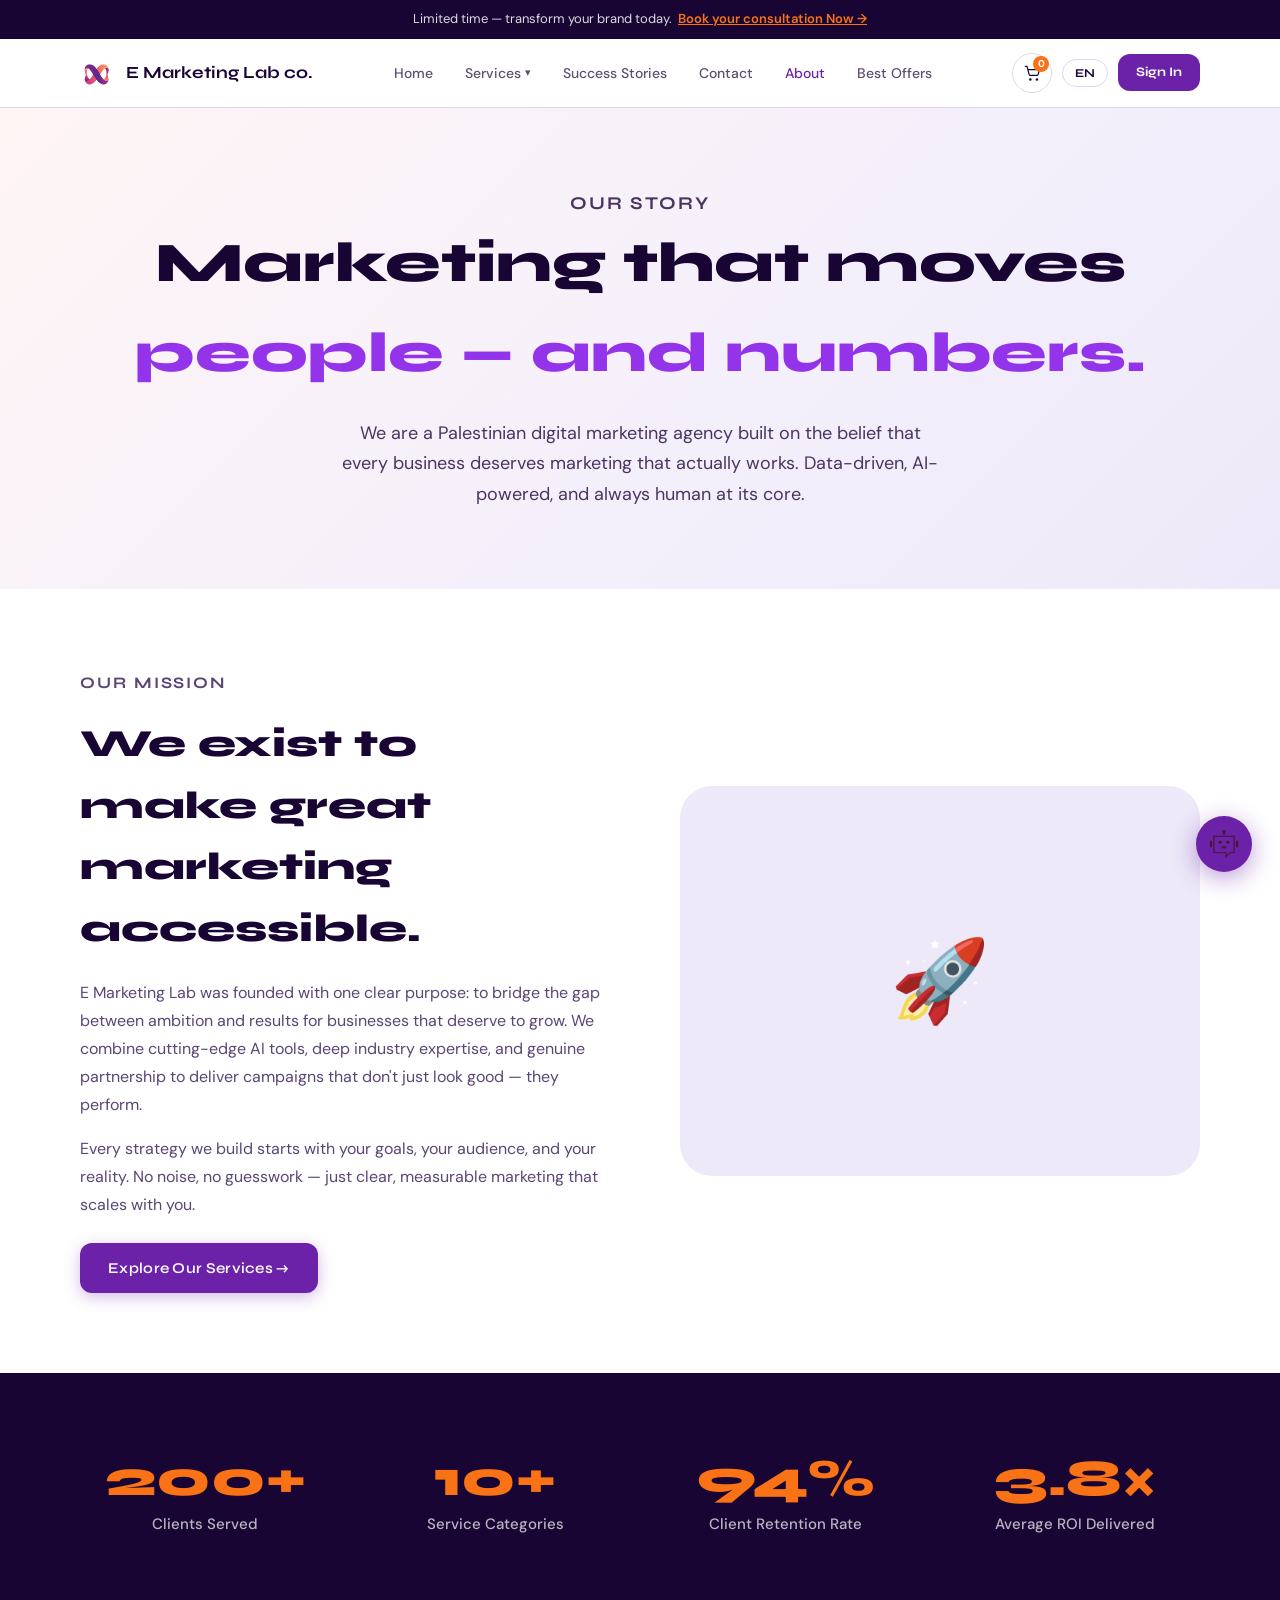
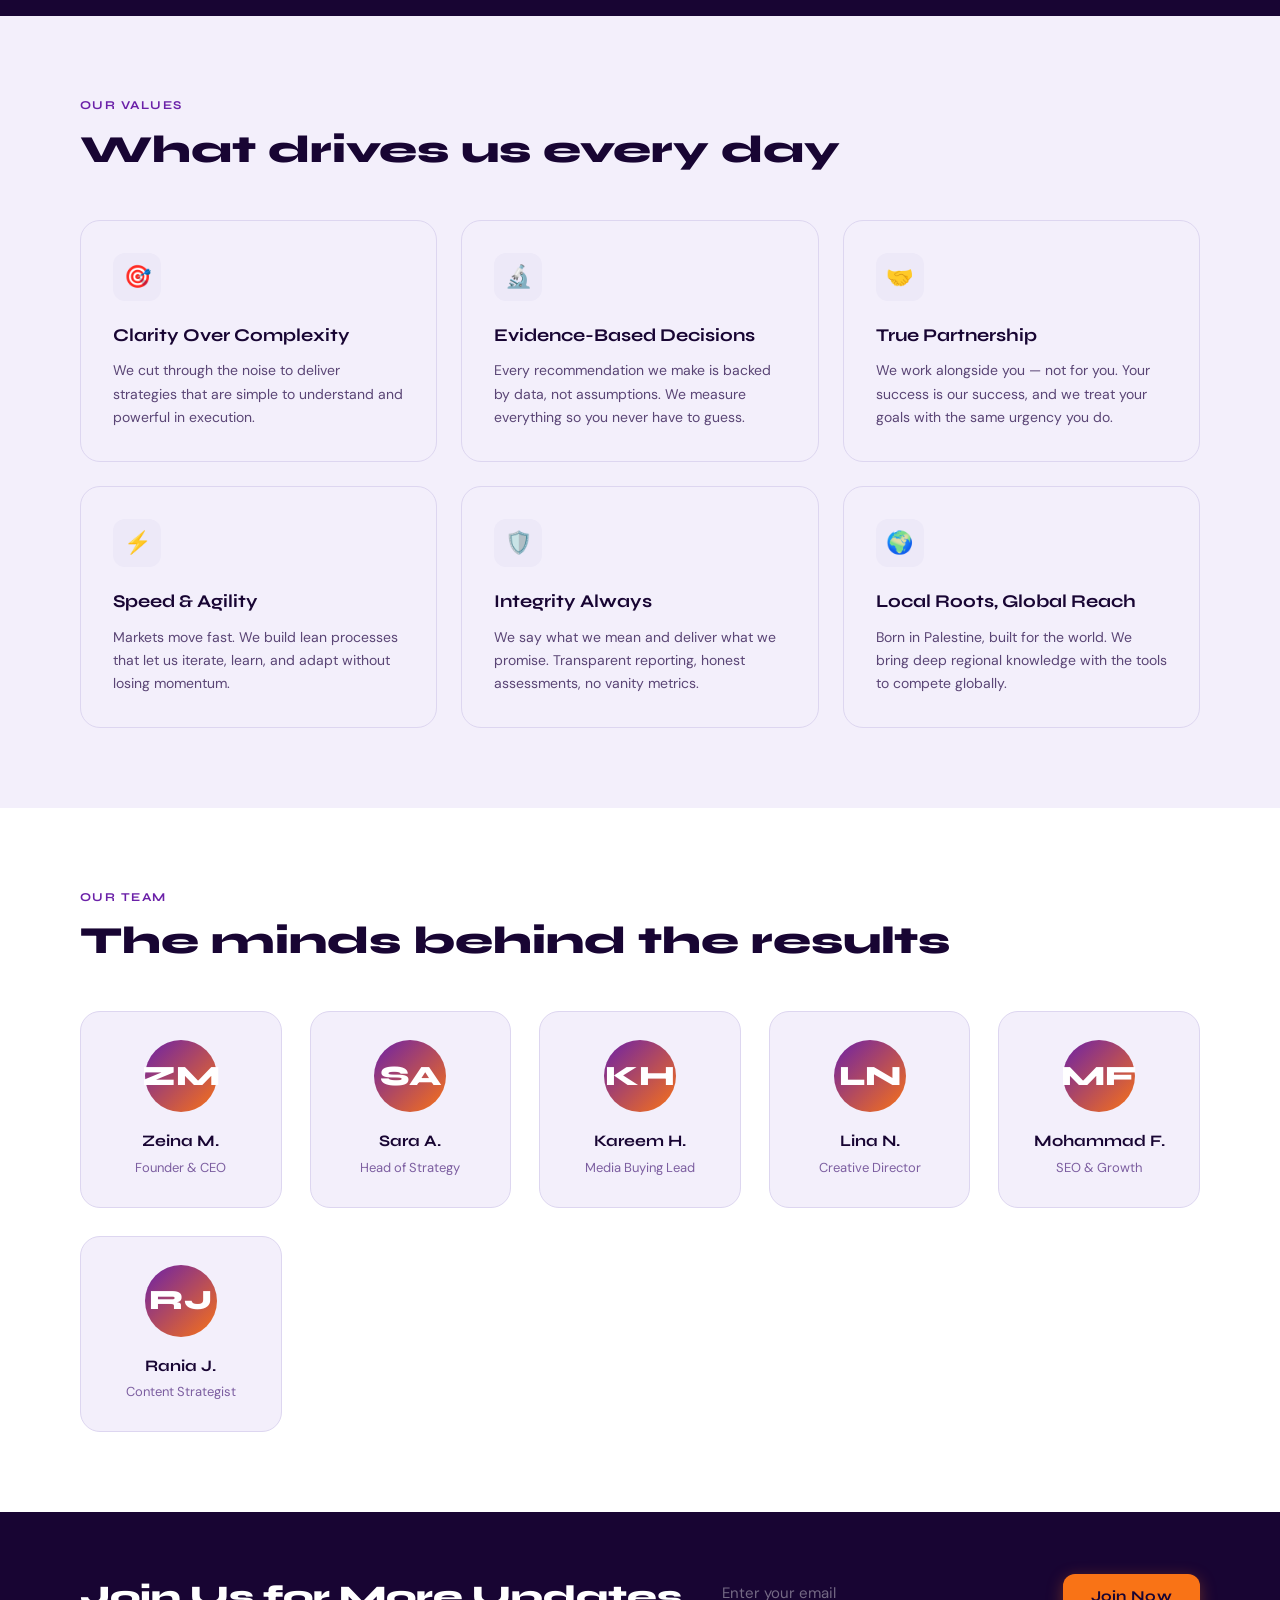
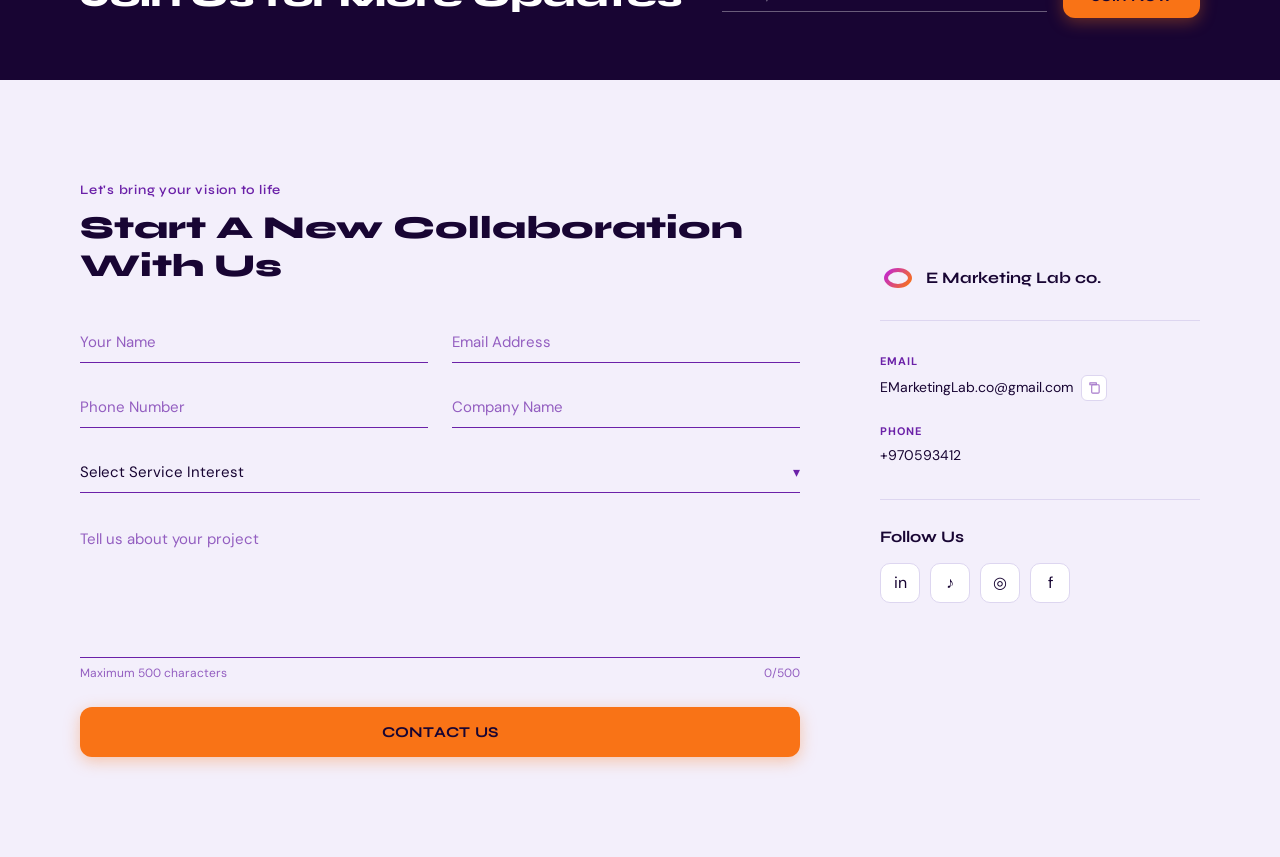
==== about.html @ e8f54223 "Initial commit: E Marketing Lab website" ====
<!DOCTYPE html>
<html lang="en">
<head>
  <meta charset="UTF-8" />
  <meta name="viewport" content="width=device-width, initial-scale=1.0" />
  <title>About — E Marketing Lab co.</title>
  <link rel="stylesheet" href="styles.css" />
</head>
<body>

  <!-- ANNOUNCEMENT BAR -->
  <div class="announcement-bar">
    Limited time — transform your brand today.<a href="best-offers.html">Book your consultation Now →</a>
  </div>

  <!-- NAVBAR -->
  <header class="navbar">
    <div class="navbar__inner">
      <a href="index.html" class="navbar__logo">
        <img src="images/logo.png" alt="E Marketing Lab" style="width:36px;height:36px;object-fit:contain;" />
        <span>E Marketing Lab co.</span>
      </a>
      <nav class="navbar__links">
        <a href="index.html">Home</a>
        <div class="nav-dropdown">
          <a href="service-detail.html">Services</a>
          <div class="dropdown-menu">
            <a href="service-detail.html?service=media-buying"><span class="dd-icon">🎙️</span>Media Buying &amp; Performance Ads</a>
            <a href="service-detail.html?service=digital-marketing"><span class="dd-icon">📊</span>Digital Marketing &amp; Strategy</a>
            <a href="service-detail.html?service=seo"><span class="dd-icon">📈</span>SEO &amp; Organic Growth</a>
            <a href="service-detail.html?service=content"><span class="dd-icon">📰</span>Content Marketing &amp; Creation</a>
            <a href="service-detail.html?service=design"><span class="dd-icon">💡</span>Creative Design &amp; Animation</a>
            <a href="service-detail.html?service=web"><span class="dd-icon">&lt;/&gt;</span>Web &amp; Digital Solutions</a>
            <a href="service-detail.html?service=training"><span class="dd-icon">🎓</span>Training &amp; Capacity Building</a>
            <a href="service-detail.html?service=crm"><span class="dd-icon">🔗</span>CRM &amp; Growth Infrastructure</a>
            <a href="service-detail.html?service=gamified"><span class="dd-icon">🎮</span>Gamified Marketing Campaigns</a>
            <a href="service-detail.html?service=strategy"><span class="dd-icon">⏱️</span>Future-Proof Strategy</a>
          </div>
        </div>
        <a href="success-stories.html">Success Stories</a>
        <a href="index.html#contact">Contact</a>
        <a href="about.html" class="active">About</a>
        <a href="best-offers.html">Best Offers</a>
      </nav>
      <div class="navbar__actions">
        <a href="checkout.html" class="nav-icon-btn cart-btn" aria-label="Cart" style="position:relative;">
          <svg width="18" height="18" viewBox="0 0 22 22" fill="none"><path d="M3 3h2l2.4 9.6a2 2 0 0 0 1.9 1.4h7.4a2 2 0 0 0 1.9-1.4L20 7H6" stroke="currentColor" stroke-width="1.5" stroke-linecap="round" stroke-linejoin="round"/><circle cx="9" cy="19" r="1.5" fill="currentColor"/><circle cx="17" cy="19" r="1.5" fill="currentColor"/></svg>
          <span class="cart-badge">0</span>
        </a>
        <button class="nav-lang-btn">EN</button>
        <a href="signin.html" class="nav-signin-btn">Sign In</a>
        <button class="hamburger" aria-label="Menu" onclick="toggleMobileNav()">
          <span></span><span></span><span></span>
        </button>
      </div>
    </div>
    <nav class="mobile-nav" id="mobile-nav">
      <a href="index.html">Home</a>
      <a href="service-detail.html">Services</a>
      <a href="success-stories.html">Success Stories</a>
      <a href="about.html">About</a>
      <a href="best-offers.html">Best Offers</a>
      <a href="index.html#contact">Contact</a>
      <a href="signin.html">Sign In</a>
      <a href="signup.html">Sign Up</a>
    </nav>
  </header>

  <!-- HERO -->
  <section class="about-hero">
    <div class="about-hero__inner">
      <p class="section-kicker">Our Story</p>
      <h1>Marketing that moves<br/><em>people — and numbers.</em></h1>
      <p>We are a Palestinian digital marketing agency built on the belief that every business deserves marketing that actually works. Data-driven, AI-powered, and always human at its core.</p>
    </div>
  </section>

  <!-- MISSION -->
  <section class="about-mission">
    <div class="about-mission__inner">
      <div class="about-mission__text">
        <p class="section-kicker">Our Mission</p>
        <h2>We exist to make great marketing accessible.</h2>
        <p>E Marketing Lab was founded with one clear purpose: to bridge the gap between ambition and results for businesses that deserve to grow. We combine cutting-edge AI tools, deep industry expertise, and genuine partnership to deliver campaigns that don't just look good — they perform.</p>
        <p>Every strategy we build starts with your goals, your audience, and your reality. No noise, no guesswork — just clear, measurable marketing that scales with you.</p>
        <a href="service-detail.html" class="btn btn--primary" style="margin-top:8px;">Explore Our Services →</a>
      </div>
      <div class="about-mission__visual">🚀</div>
    </div>
  </section>

  <!-- STATS -->
  <section class="about-stats">
    <div class="about-stats__inner">
      <div class="stat-item">
        <div class="stat-item__number">200+</div>
        <div class="stat-item__label">Clients Served</div>
      </div>
      <div class="stat-item">
        <div class="stat-item__number">10+</div>
        <div class="stat-item__label">Service Categories</div>
      </div>
      <div class="stat-item">
        <div class="stat-item__number">94%</div>
        <div class="stat-item__label">Client Retention Rate</div>
      </div>
      <div class="stat-item">
        <div class="stat-item__number">3.8×</div>
        <div class="stat-item__label">Average ROI Delivered</div>
      </div>
    </div>
  </section>

  <!-- VALUES -->
  <section class="about-values">
    <div class="about-values__inner">
      <p class="section-kicker">Our Values</p>
      <h2 class="section-heading">What drives us every day</h2>
      <div class="why-us__grid">
        <div class="why-card">
          <div class="why-card__icon">🎯</div>
          <h3 class="why-card__title">Clarity Over Complexity</h3>
          <p class="why-card__body">We cut through the noise to deliver strategies that are simple to understand and powerful in execution.</p>
        </div>
        <div class="why-card">
          <div class="why-card__icon">🔬</div>
          <h3 class="why-card__title">Evidence-Based Decisions</h3>
          <p class="why-card__body">Every recommendation we make is backed by data, not assumptions. We measure everything so you never have to guess.</p>
        </div>
        <div class="why-card">
          <div class="why-card__icon">🤝</div>
          <h3 class="why-card__title">True Partnership</h3>
          <p class="why-card__body">We work alongside you — not for you. Your success is our success, and we treat your goals with the same urgency you do.</p>
        </div>
        <div class="why-card">
          <div class="why-card__icon">⚡</div>
          <h3 class="why-card__title">Speed &amp; Agility</h3>
          <p class="why-card__body">Markets move fast. We build lean processes that let us iterate, learn, and adapt without losing momentum.</p>
        </div>
        <div class="why-card">
          <div class="why-card__icon">🛡️</div>
          <h3 class="why-card__title">Integrity Always</h3>
          <p class="why-card__body">We say what we mean and deliver what we promise. Transparent reporting, honest assessments, no vanity metrics.</p>
        </div>
        <div class="why-card">
          <div class="why-card__icon">🌍</div>
          <h3 class="why-card__title">Local Roots, Global Reach</h3>
          <p class="why-card__body">Born in Palestine, built for the world. We bring deep regional knowledge with the tools to compete globally.</p>
        </div>
      </div>
    </div>
  </section>

  <!-- TEAM -->
  <section class="about-team">
    <div class="about-team__inner">
      <p class="section-kicker">Our Team</p>
      <h2 class="section-heading">The minds behind the results</h2>
      <div class="team-grid">
        <div class="team-card">
          <div class="team-card__avatar">ZM</div>
          <div class="team-card__name">Zeina M.</div>
          <div class="team-card__role">Founder &amp; CEO</div>
        </div>
        <div class="team-card">
          <div class="team-card__avatar">SA</div>
          <div class="team-card__name">Sara A.</div>
          <div class="team-card__role">Head of Strategy</div>
        </div>
        <div class="team-card">
          <div class="team-card__avatar">KH</div>
          <div class="team-card__name">Kareem H.</div>
          <div class="team-card__role">Media Buying Lead</div>
        </div>
        <div class="team-card">
          <div class="team-card__avatar">LN</div>
          <div class="team-card__name">Lina N.</div>
          <div class="team-card__role">Creative Director</div>
        </div>
        <div class="team-card">
          <div class="team-card__avatar">MF</div>
          <div class="team-card__name">Mohammad F.</div>
          <div class="team-card__role">SEO &amp; Growth</div>
        </div>
        <div class="team-card">
          <div class="team-card__avatar">RJ</div>
          <div class="team-card__name">Rania J.</div>
          <div class="team-card__role">Content Strategist</div>
        </div>
      </div>
    </div>
  </section>

  <!-- NEWSLETTER -->
  <section class="newsletter-banner">
    <div class="newsletter-banner__inner">
      <h2 class="newsletter-banner__heading">Join Us for More Updates</h2>
      <div class="newsletter-banner__form">
        <div class="newsletter-input-wrap">
          <input type="email" placeholder="Enter your email" />
        </div>
        <button class="btn btn--orange" onclick="handleNewsletter(this)">Join Now</button>
      </div>
    </div>
  </section>

  <!-- FOOTER -->
  <footer class="contact-section" id="contact">
    <div class="contact-section__inner">
      <div class="contact-form-wrapper">
        <p class="contact-eyebrow">Let's bring your vision to life</p>
        <h2 class="contact-heading">Start A New Collaboration With Us</h2>
        <form class="contact-form" novalidate onsubmit="handleContactForm(event)">
          <div class="form-row">
            <div class="form-field"><input type="text" placeholder="Your Name" required /></div>
            <div class="form-field"><input type="email" placeholder="Email Address" required /></div>
          </div>
          <div class="form-row">
            <div class="form-field"><input type="tel" placeholder="Phone Number" /></div>
            <div class="form-field"><input type="text" placeholder="Company Name" /></div>
          </div>
          <div class="form-field form-field--full">
            <div class="service-select-wrap">
              <select><option value="" disabled selected>Select Service Interest</option>
                <option>Media Buying &amp; Performance Advertising</option>
                <option>Digital Marketing &amp; Strategy</option>
                <option>SEO &amp; Organic Growth</option>
                <option>Content Marketing &amp; Creation</option>
                <option>Creative Design &amp; Animation Solutions</option>
                <option>Web &amp; Digital Solutions</option>
                <option>Training &amp; Capacity Building</option>
                <option>CRM, Communication &amp; Growth Infrastructure</option>
                <option>Gamified Marketing Campaigns</option>
                <option>Future-Proof Strategy Services</option>
              </select>
            </div>
          </div>
          <div class="form-field form-field--full">
            <textarea placeholder="Tell us about your project" maxlength="500" rows="5" oninput="updateCharCount(this)"></textarea>
            <div class="char-count"><span>Maximum 500 characters</span><span>0/500</span></div>
          </div>
          <button type="submit" class="btn btn--orange btn--full">CONTACT US</button>
        </form>
      </div>
      <aside class="contact-info">
        <div class="contact-info__logo">
          <svg width="36" height="36" viewBox="0 0 36 36" fill="none"><path d="M18 10 C10 10, 6 15, 6 18 C6 21, 10 26, 18 26 C26 26, 30 21, 30 18 C30 15, 26 10, 18 10" stroke="url(#abfc)" stroke-width="4" stroke-linecap="round" fill="none"/><defs><linearGradient id="abfc" x1="6" y1="10" x2="30" y2="26" gradientUnits="userSpaceOnUse"><stop offset="0%" stop-color="#C026D3"/><stop offset="100%" stop-color="#F97316"/></linearGradient></defs></svg>
          <span>E Marketing Lab co.</span>
        </div>
        <div class="contact-info__item">
          <span class="contact-info__label">Email</span>
          <div class="contact-info__value-row">
            <span class="contact-info__value">EMarketingLab.co@gmail.com</span>
            <button class="copy-btn" onclick="copyText('EMarketingLab.co@gmail.com', this)" aria-label="Copy email"><svg viewBox="0 0 14 14" fill="none"><rect x="4" y="4" width="8" height="9" rx="1" stroke="#6B21A8" stroke-width="1.2"/><path d="M2 2h7v2H2z" stroke="#6B21A8" stroke-width="1.2" stroke-linejoin="round"/></svg></button>
          </div>
        </div>
        <div class="contact-info__item">
          <span class="contact-info__label">Phone</span>
          <div class="contact-info__value-row">
            <span class="contact-info__value">+970593412</span>
          </div>
        </div>
        <div class="contact-info__social">
          <h4>Follow Us</h4>
          <div class="social-icons">
            <a href="#" class="social-icon" aria-label="LinkedIn">in</a>
            <a href="#" class="social-icon" aria-label="TikTok">♪</a>
            <a href="#" class="social-icon" aria-label="Instagram">◎</a>
            <a href="#" class="social-icon" aria-label="Facebook">f</a>
          </div>
        </div>
      </aside>
    </div>
  </footer>

  <script src="main.js"></script>

  <!-- CHATBOT -->
  <button class="chatbot-fab" onclick="toggleChat()" aria-label="Chat">
    <img src="images/Message Bot.png" alt="Chat" />
  </button>
  <div class="chatbot-box" id="chatbot-box">
    <div class="chatbot-box__header">
      <div style="display:flex;align-items:center;gap:8px;">
        <img src="images/Message Bot.png" style="width:26px;border-radius:50%;" alt="" />
        <span>E-Marketing Lab Assistant</span>
      </div>
      <button onclick="toggleChat()" style="background:none;border:none;color:#fff;font-size:18px;cursor:pointer;line-height:1;">✕</button>
    </div>
    <div class="chatbot-box__body" id="chatbot-body">
      <div class="chatbot-msg chatbot-msg--bot">👋 Hello! How can I help you today?</div>
    </div>
    <div class="chatbot-box__footer">
      <input type="text" id="chatbot-input" placeholder="Write a message…" onkeydown="if(event.key==='Enter')sendChat()" />
      <button onclick="sendChat()">➤</button>
    </div>
  </div>
  <script>
  function toggleChat(){const b=document.getElementById("chatbot-box");b.classList.toggle("open");}
  const _replies=["Our team will get back to you shortly.","Email: EMarketingLab.co@gmail.com","See our Best Offers!","Start a collaboration with us!"];
  let _ri=0;
  function sendChat(){const i=document.getElementById("chatbot-input"),b=document.getElementById("chatbot-body"),t=i.value.trim();if(!t)return;const u=document.createElement("div");u.className="chatbot-msg chatbot-msg--user";u.textContent=t;b.appendChild(u);i.value="";setTimeout(()=>{const r=document.createElement("div");r.className="chatbot-msg chatbot-msg--bot";r.textContent=_replies[_ri++%_replies.length];b.appendChild(r);b.scrollTop=b.scrollHeight;},600);b.scrollTop=b.scrollHeight;}
  <\/script>

</body>
</html>
---- styles.css ----
/* ============================================================
   E MARKETING LAB CO. — Design System
   ============================================================ */

@import url('https://fonts.googleapis.com/css2?family=Syne:wght@400;500;600;700;800&family=DM+Sans:ital,opsz,wght@0,9..40,300;0,9..40,400;0,9..40,500;1,9..40,300&display=swap');

/* ── TOKENS ─────────────────────────────────────────────── */
:root {
  --c-ink:        #180533;
  --c-purple:     #6B21A8;
  --c-purple-mid: #9333EA;
  --c-lavender:   #EDE9F8;
  --c-lavender-2: #F3EFFB;
  --c-blush:      #FFF5F5;
  --c-orange:     #F97316;
  --c-orange-2:   #EA6C0A;
  --c-white:      #FFFFFF;
  --c-muted:      #C4B5D8;
  --c-border:     #DDD6F0;
  --c-star:       #FACC15;

  --f-display: 'Syne', sans-serif;
  --f-body:    'DM Sans', sans-serif;

  --radius-sm:  6px;
  --radius-md:  12px;
  --radius-lg:  20px;
  --radius-xl:  32px;

  --shadow-sm: 0 1px 3px rgba(24,5,51,.08);
  --shadow-md: 0 4px 20px rgba(24,5,51,.12);
  --shadow-lg: 0 8px 40px rgba(24,5,51,.16);

  --transition: 0.22s cubic-bezier(.4,0,.2,1);
  --max-w: 1200px;
}

/* ── RESET ───────────────────────────────────────────────── */
*, *::before, *::after { box-sizing: border-box; margin: 0; padding: 0; }
html { scroll-behavior: smooth; }
body {
  font-family: var(--f-body);
  font-size: 16px;
  color: var(--c-ink);
  background: var(--c-white);
  line-height: 1.6;
  -webkit-font-smoothing: antialiased;
}
img { display: block; max-width: 100%; }
a { text-decoration: none; color: inherit; }
button { cursor: pointer; border: none; background: none; font-family: var(--f-body); }
input, textarea, select { font-family: var(--f-body); }

/* ── UTILITY ─────────────────────────────────────────────── */
.container { max-width: var(--max-w); margin: 0 auto; padding: 0 40px; }
.sr-only { position: absolute; width: 1px; height: 1px; overflow: hidden; clip: rect(0,0,0,0); }

/* ── BUTTONS ─────────────────────────────────────────────── */
.btn {
  display: inline-flex;
  align-items: center;
  justify-content: center;
  gap: 8px;
  font-family: var(--f-display);
  font-weight: 600;
  font-size: 15px;
  letter-spacing: .02em;
  padding: 13px 28px;
  border-radius: var(--radius-md);
  transition: transform var(--transition), box-shadow var(--transition), background var(--transition);
}
.btn:hover { transform: translateY(-1px); }
.btn:active { transform: translateY(0); }

.btn--primary {
  background: var(--c-purple);
  color: var(--c-white);
  box-shadow: 0 4px 16px rgba(107,33,168,.3);
}
.btn--primary:hover { background: var(--c-purple-mid); box-shadow: 0 6px 24px rgba(107,33,168,.4); }

.btn--orange {
  background: var(--c-orange);
  color: var(--c-ink);
  font-weight: 700;
  box-shadow: 0 4px 16px rgba(249,115,22,.35);
}
.btn--orange:hover { background: var(--c-orange-2); }

.btn--dark {
  background: var(--c-ink);
  color: var(--c-white);
  font-size: 17px;
  font-weight: 700;
  letter-spacing: .04em;
}
.btn--dark:hover { background: #2d0a5e; }

.btn--full { width: 100%; padding: 16px; border-radius: var(--radius-md); }

.btn--outline {
  background: transparent;
  border: 1.5px solid var(--c-border);
  color: var(--c-purple);
  font-weight: 500;
}
.btn--outline:hover, .btn--outline.active {
  border-color: var(--c-purple);
  background: var(--c-lavender);
}

/* ── ANNOUNCEMENT BAR ────────────────────────────────────── */
.announcement-bar {
  background: var(--c-ink);
  color: rgba(255,255,255,.85);
  text-align: center;
  font-size: 13px;
  padding: 9px 20px;
  font-family: var(--f-body);
  position: sticky;
  top: 0;
  z-index: 101;
}
.announcement-bar a {
  color: var(--c-orange);
  font-weight: 600;
  text-decoration: underline;
  margin-left: 6px;
}
.announcement-bar a:hover { color: #ffa94d; }

/* ── NAVBAR ──────────────────────────────────────────────── */
.navbar {
  position: sticky;
  top: 38px;
  z-index: 100;
  background: rgba(255,255,255,.95);
  backdrop-filter: blur(12px);
  border-bottom: 1px solid var(--c-border);
}
.navbar__inner {
  display: flex;
  align-items: center;
  justify-content: space-between;
  max-width: var(--max-w);
  margin: 0 auto;
  padding: 0 40px;
  height: 68px;
}
.navbar__logo {
  display: flex;
  align-items: center;
  gap: 10px;
}
.navbar__logo img { width: 36px; height: 36px; }
.navbar__logo span {
  font-family: var(--f-display);
  font-weight: 700;
  font-size: 17px;
  color: var(--c-ink);
}
.navbar__links {
  display: flex;
  align-items: center;
  gap: 32px;
}
.navbar__links a {
  font-size: 14px;
  font-weight: 500;
  color: var(--c-ink);
  opacity: .7;
  transition: opacity var(--transition), color var(--transition);
}
.navbar__links a:hover, .navbar__links a.active { opacity: 1; color: var(--c-purple); }

/* Services dropdown */
.nav-dropdown { position: relative; }
.nav-dropdown > a { display: flex; align-items: center; gap: 4px; }
.nav-dropdown > a::after {
  content: '▾';
  font-size: 11px;
  transition: transform var(--transition);
}
.nav-dropdown:hover > a::after { transform: rotate(180deg); }
.dropdown-menu {
  position: absolute;
  top: calc(100% + 12px);
  left: 50%;
  transform: translateX(-50%);
  background: var(--c-white);
  border: 1px solid var(--c-border);
  border-radius: var(--radius-lg);
  box-shadow: var(--shadow-lg);
  min-width: 280px;
  padding: 8px;
  opacity: 0;
  pointer-events: none;
  transition: opacity var(--transition), transform var(--transition);
  transform: translateX(-50%) translateY(-6px);
  z-index: 200;
}
.nav-dropdown:hover .dropdown-menu {
  opacity: 1;
  pointer-events: all;
  transform: translateX(-50%) translateY(0);
}
.dropdown-menu a {
  display: flex;
  align-items: center;
  gap: 10px;
  padding: 10px 14px;
  border-radius: var(--radius-md);
  font-size: 13px;
  font-weight: 500;
  color: var(--c-ink);
  opacity: 1;
  transition: background var(--transition);
}
.dropdown-menu a:hover { background: var(--c-lavender-2); color: var(--c-purple); }
.dropdown-menu a .dd-icon { font-size: 16px; width: 22px; flex-shrink: 0; }

.navbar__actions {
  display: flex;
  align-items: center;
  gap: 10px;
}

/* Navbar icon buttons */
.nav-icon-btn {
  width: 36px; height: 36px;
  display: flex; align-items: center; justify-content: center;
  border-radius: 50%;
  border: 1.5px solid var(--c-border);
  background: transparent;
  color: var(--c-ink);
  font-size: 16px;
  transition: background var(--transition), border-color var(--transition);
  cursor: pointer;
  text-decoration: none;
}
.nav-icon-btn:hover { background: var(--c-lavender); border-color: var(--c-purple); color: var(--c-purple); }

.nav-lang-btn {
  font-family: var(--f-display);
  font-size: 12px;
  font-weight: 700;
  padding: 6px 12px;
  border: 1.5px solid var(--c-border);
  border-radius: 999px;
  background: transparent;
  color: var(--c-ink);
  cursor: pointer;
  transition: all var(--transition);
}
.nav-lang-btn:hover { background: var(--c-lavender); border-color: var(--c-purple); color: var(--c-purple); }

.nav-signin-btn {
  font-family: var(--f-display);
  font-size: 13px;
  font-weight: 700;
  padding: 8px 18px;
  border-radius: var(--radius-md);
  background: var(--c-purple);
  color: var(--c-white);
  border: none;
  cursor: pointer;
  transition: background var(--transition), box-shadow var(--transition);
  text-decoration: none;
  display: inline-flex;
  align-items: center;
}
.nav-signin-btn:hover { background: var(--c-purple-mid); box-shadow: 0 4px 14px rgba(107,33,168,.35); }

/* Mobile hamburger */
.hamburger {
  display: none;
  flex-direction: column;
  gap: 5px;
  cursor: pointer;
  padding: 4px;
}
.hamburger span {
  display: block;
  width: 22px; height: 2px;
  background: var(--c-ink);
  border-radius: 2px;
  transition: all var(--transition);
}
.hamburger.open span:nth-child(1) { transform: rotate(45deg) translate(5px,5px); }
.hamburger.open span:nth-child(2) { opacity: 0; }
.hamburger.open span:nth-child(3) { transform: rotate(-45deg) translate(5px,-5px); }

.mobile-nav {
  display: none;
  background: var(--c-white);
  border-top: 1px solid var(--c-border);
  padding: 16px 20px 24px;
  flex-direction: column;
  gap: 4px;
}
.mobile-nav a {
  display: block;
  padding: 10px 12px;
  border-radius: var(--radius-md);
  font-size: 15px;
  font-weight: 500;
  color: var(--c-ink);
  text-decoration: none;
  transition: background var(--transition);
}
.mobile-nav a:hover { background: var(--c-lavender-2); color: var(--c-purple); }
.mobile-nav.open { display: flex; }

/* ── AUTH PAGES ───────────────────────────────────────────── */
.auth-page {
  min-height: calc(100vh - 106px);
  display: grid;
  grid-template-columns: 1fr 1fr;
  overflow: hidden;
}
.auth-brand {
  background: linear-gradient(145deg, var(--c-ink) 0%, #2d0a5e 60%, #1a0440 100%);
  display: flex;
  flex-direction: column;
  align-items: center;
  justify-content: center;
  padding: 60px 48px;
  position: relative;
  overflow: hidden;
}
.auth-brand::before {
  content: '';
  position: absolute;
  width: 400px; height: 400px;
  border-radius: 50%;
  background: radial-gradient(circle, rgba(192,38,211,.25) 0%, transparent 70%);
  top: -100px; left: -100px;
}
.auth-brand::after {
  content: '';
  position: absolute;
  width: 300px; height: 300px;
  border-radius: 50%;
  background: radial-gradient(circle, rgba(249,115,22,.15) 0%, transparent 70%);
  bottom: -80px; right: -80px;
}
.auth-brand__logo {
  display: flex;
  align-items: center;
  gap: 12px;
  margin-bottom: 40px;
  z-index: 1;
}
.auth-brand__logo span {
  font-family: var(--f-display);
  font-size: 22px;
  font-weight: 800;
  color: var(--c-white);
}
.auth-brand__tagline {
  font-family: var(--f-display);
  font-size: clamp(26px, 3vw, 38px);
  font-weight: 800;
  color: var(--c-white);
  line-height: 1.2;
  text-align: center;
  margin-bottom: 20px;
  z-index: 1;
}
.auth-brand__tagline em { color: var(--c-orange); font-style: normal; }
.auth-brand__sub {
  font-size: 15px;
  color: rgba(255,255,255,.65);
  text-align: center;
  line-height: 1.6;
  max-width: 320px;
  z-index: 1;
}
.auth-brand__dots {
  display: flex;
  gap: 8px;
  margin-top: 36px;
  z-index: 1;
}
.auth-brand__dot {
  width: 8px; height: 8px;
  border-radius: 50%;
  background: rgba(255,255,255,.3);
}
.auth-brand__dot.active { background: var(--c-orange); width: 24px; border-radius: 4px; }

.auth-form-panel {
  background: var(--c-white);
  display: flex;
  flex-direction: column;
  align-items: center;
  justify-content: center;
  padding: 60px 56px;
  overflow-y: auto;
}
.auth-form-panel h1 {
  font-family: var(--f-display);
  font-size: 30px;
  font-weight: 800;
  color: var(--c-ink);
  margin-bottom: 8px;
}
.auth-form-panel .auth-subtitle {
  font-size: 15px;
  color: #7c5ea0;
  margin-bottom: 36px;
}
.auth-form { width: 100%; max-width: 380px; }
.auth-field { display: flex; flex-direction: column; gap: 6px; margin-bottom: 20px; }
.auth-field label {
  font-size: 12px;
  font-weight: 700;
  letter-spacing: .07em;
  text-transform: uppercase;
  color: var(--c-purple);
}
.auth-field input {
  background: var(--c-lavender-2);
  border: 1.5px solid var(--c-border);
  border-radius: var(--radius-md);
  padding: 13px 16px;
  font-size: 15px;
  color: var(--c-ink);
  outline: none;
  transition: border-color var(--transition), box-shadow var(--transition);
  font-family: var(--f-body);
}
.auth-field input:focus {
  border-color: var(--c-purple);
  box-shadow: 0 0 0 3px rgba(107,33,168,.1);
}
.auth-field input::placeholder { color: var(--c-muted); }
.auth-extras {
  display: flex;
  align-items: center;
  justify-content: space-between;
  margin-bottom: 24px;
  font-size: 13px;
}
.auth-extras label { display: flex; align-items: center; gap: 8px; cursor: pointer; color: var(--c-ink); }
.auth-extras input[type="checkbox"] { accent-color: var(--c-purple); width: 16px; height: 16px; }
.auth-extras a { color: var(--c-purple); font-weight: 500; }
.auth-extras a:hover { text-decoration: underline; }
.auth-divider {
  display: flex;
  align-items: center;
  gap: 12px;
  margin: 24px 0;
  font-size: 13px;
  color: var(--c-muted);
}
.auth-divider::before, .auth-divider::after {
  content: '';
  flex: 1;
  height: 1px;
  background: var(--c-border);
}
.auth-social-btns { display: flex; gap: 12px; margin-bottom: 24px; }
.auth-social-btn {
  flex: 1;
  display: flex;
  align-items: center;
  justify-content: center;
  gap: 8px;
  padding: 11px 16px;
  border: 1.5px solid var(--c-border);
  border-radius: var(--radius-md);
  font-size: 14px;
  font-weight: 500;
  color: var(--c-ink);
  background: var(--c-white);
  cursor: pointer;
  transition: all var(--transition);
  font-family: var(--f-body);
}
.auth-social-btn:hover { border-color: var(--c-purple); background: var(--c-lavender-2); }
.auth-footer-text {
  text-align: center;
  font-size: 14px;
  color: #7c5ea0;
  margin-top: 20px;
}
.auth-footer-text a { color: var(--c-purple); font-weight: 600; }
.auth-footer-text a:hover { text-decoration: underline; }
.password-field { position: relative; }
.password-field input { padding-right: 46px; width: 100%; }
.password-toggle {
  position: absolute;
  right: 14px;
  top: 50%;
  transform: translateY(-50%);
  background: none;
  border: none;
  cursor: pointer;
  color: var(--c-muted);
  font-size: 16px;
  padding: 0;
  transition: color var(--transition);
}
.password-toggle:hover { color: var(--c-purple); }

/* ── ABOUT PAGE ───────────────────────────────────────────── */
.about-hero {
  background: linear-gradient(135deg, var(--c-blush) 0%, var(--c-lavender-2) 60%, var(--c-lavender) 100%);
  padding: 80px 0;
  text-align: center;
}
.about-hero__inner { max-width: var(--max-w); margin: 0 auto; padding: 0 40px; }
.about-hero h1 {
  font-family: var(--f-display);
  font-size: clamp(36px,4.5vw,56px);
  font-weight: 800;
  color: var(--c-ink);
  margin-bottom: 20px;
}
.about-hero h1 em { color: var(--c-purple-mid); font-style: normal; }
.about-hero p { font-size: 18px; color: #4a3560; max-width: 600px; margin: 0 auto; line-height: 1.7; }

.about-mission {
  padding: 80px 0;
  background: var(--c-white);
}
.about-mission__inner {
  max-width: var(--max-w);
  margin: 0 auto;
  padding: 0 40px;
  display: grid;
  grid-template-columns: 1fr 1fr;
  gap: 80px;
  align-items: center;
}
.about-mission__text h2 {
  font-family: var(--f-display);
  font-size: clamp(28px,3vw,40px);
  font-weight: 800;
  color: var(--c-ink);
  margin-bottom: 20px;
}
.about-mission__text p { font-size: 16px; color: #5a4575; line-height: 1.75; margin-bottom: 16px; }
.about-mission__visual {
  background: var(--c-lavender);
  border-radius: var(--radius-xl);
  aspect-ratio: 4/3;
  display: flex;
  align-items: center;
  justify-content: center;
  font-size: 80px;
}
.about-stats {
  padding: 80px 0;
  background: var(--c-ink);
}
.about-stats__inner {
  max-width: var(--max-w);
  margin: 0 auto;
  padding: 0 40px;
  display: grid;
  grid-template-columns: repeat(4, 1fr);
  gap: 40px;
  text-align: center;
}
.stat-item__number {
  font-family: var(--f-display);
  font-size: clamp(36px,4vw,52px);
  font-weight: 800;
  color: var(--c-orange);
  line-height: 1;
  margin-bottom: 8px;
}
.stat-item__label {
  font-size: 15px;
  color: rgba(255,255,255,.7);
  font-weight: 500;
}
.about-values {
  padding: 80px 0;
  background: var(--c-lavender-2);
}
.about-values__inner { max-width: var(--max-w); margin: 0 auto; padding: 0 40px; }
.about-team {
  padding: 80px 0;
  background: var(--c-white);
}
.about-team__inner { max-width: var(--max-w); margin: 0 auto; padding: 0 40px; }
.team-grid {
  display: grid;
  grid-template-columns: repeat(auto-fill, minmax(200px, 1fr));
  gap: 28px;
  margin-top: 48px;
}
.team-card {
  background: var(--c-lavender-2);
  border: 1px solid var(--c-border);
  border-radius: var(--radius-lg);
  padding: 28px 20px;
  text-align: center;
  transition: transform var(--transition), box-shadow var(--transition);
}
.team-card:hover { transform: translateY(-4px); box-shadow: var(--shadow-md); }
.team-card__avatar {
  width: 72px; height: 72px;
  border-radius: 50%;
  background: linear-gradient(135deg, var(--c-purple), var(--c-orange));
  display: flex;
  align-items: center;
  justify-content: center;
  font-size: 28px;
  margin: 0 auto 16px;
  color: var(--c-white);
  font-family: var(--f-display);
  font-weight: 800;
}
.team-card__name {
  font-family: var(--f-display);
  font-size: 16px;
  font-weight: 700;
  color: var(--c-ink);
  margin-bottom: 4px;
}
.team-card__role { font-size: 13px; color: #7c5ea0; }

/* ── SUCCESS STORIES ──────────────────────────────────────── */
.stories-hero {
  background: var(--c-ink);
  padding: 80px 0;
  text-align: center;
}
.stories-hero__inner { max-width: var(--max-w); margin: 0 auto; padding: 0 40px; }
.stories-hero h1 {
  font-family: var(--f-display);
  font-size: clamp(36px,4.5vw,56px);
  font-weight: 800;
  color: var(--c-white);
  margin-bottom: 20px;
}
.stories-hero h1 em { color: var(--c-orange); font-style: normal; }
.stories-hero p { font-size: 18px; color: rgba(255,255,255,.7); max-width: 600px; margin: 0 auto; }

.stories-section { padding: 80px 0; background: var(--c-white); }
.stories-section__inner { max-width: var(--max-w); margin: 0 auto; padding: 0 40px; }
.stories-grid {
  display: grid;
  grid-template-columns: repeat(auto-fill, minmax(340px, 1fr));
  gap: 28px;
  margin-top: 48px;
}
.story-card {
  background: var(--c-lavender-2);
  border: 1px solid var(--c-border);
  border-radius: var(--radius-xl);
  padding: 36px;
  transition: transform var(--transition), box-shadow var(--transition), border-color var(--transition);
}
.story-card:hover { transform: translateY(-4px); box-shadow: var(--shadow-lg); border-color: var(--c-purple); }
.story-card__logo {
  width: 52px; height: 52px;
  background: linear-gradient(135deg, var(--c-purple), var(--c-purple-mid));
  border-radius: var(--radius-md);
  display: flex; align-items: center; justify-content: center;
  font-size: 24px;
  margin-bottom: 20px;
}
.story-card__company {
  font-family: var(--f-display);
  font-size: 13px;
  font-weight: 700;
  letter-spacing: .08em;
  text-transform: uppercase;
  color: var(--c-purple);
  margin-bottom: 8px;
}
.story-card__result {
  font-family: var(--f-display);
  font-size: 26px;
  font-weight: 800;
  color: var(--c-ink);
  margin-bottom: 12px;
}
.story-card__desc { font-size: 15px; color: #5a4575; line-height: 1.65; margin-bottom: 20px; }
.story-card__quote { font-size: 14px; font-style: italic; color: #7c5ea0; border-left: 3px solid var(--c-purple); padding-left: 14px; }
.story-card__author {
  margin-top: 16px;
  font-size: 13px;
  font-weight: 600;
  color: var(--c-ink);
}
.story-card__tag {
  display: inline-block;
  background: var(--c-lavender);
  color: var(--c-purple);
  border-radius: 999px;
  font-size: 12px;
  font-weight: 600;
  padding: 4px 12px;
  margin-top: 16px;
}

/* ── BEST OFFERS ──────────────────────────────────────────── */
.offers-hero {
  background: linear-gradient(135deg, var(--c-blush) 0%, var(--c-lavender-2) 100%);
  padding: 80px 0;
  text-align: center;
}
.offers-hero__inner { max-width: var(--max-w); margin: 0 auto; padding: 0 40px; }
.offers-hero h1 {
  font-family: var(--f-display);
  font-size: clamp(36px,4.5vw,56px);
  font-weight: 800;
  color: var(--c-ink);
  margin-bottom: 16px;
}
.offers-hero h1 em { color: var(--c-orange); font-style: normal; }
.offers-hero p { font-size: 18px; color: #4a3560; max-width: 550px; margin: 0 auto 28px; }
.offers-badge {
  display: inline-block;
  background: var(--c-orange);
  color: var(--c-ink);
  font-family: var(--f-display);
  font-weight: 800;
  font-size: 13px;
  letter-spacing: .08em;
  text-transform: uppercase;
  padding: 6px 18px;
  border-radius: 999px;
  margin-bottom: 20px;
}
.offers-section { padding: 80px 0; background: var(--c-white); }
.offers-section__inner { max-width: var(--max-w); margin: 0 auto; padding: 0 40px; }
.offers-grid {
  display: grid;
  grid-template-columns: repeat(auto-fill, minmax(300px, 1fr));
  gap: 24px;
  margin-top: 48px;
}
.offer-card {
  border: 2px solid var(--c-border);
  border-radius: var(--radius-xl);
  padding: 36px 28px;
  text-align: center;
  position: relative;
  transition: all var(--transition);
  background: var(--c-white);
}
.offer-card:hover { border-color: var(--c-purple); box-shadow: var(--shadow-lg); transform: translateY(-4px); }
.offer-card.featured {
  border-color: var(--c-purple);
  background: linear-gradient(160deg, var(--c-lavender-2) 0%, var(--c-white) 100%);
}
.offer-card__badge {
  position: absolute;
  top: -14px;
  left: 50%;
  transform: translateX(-50%);
  background: var(--c-purple);
  color: var(--c-white);
  font-family: var(--f-display);
  font-size: 11px;
  font-weight: 700;
  letter-spacing: .08em;
  text-transform: uppercase;
  padding: 5px 16px;
  border-radius: 999px;
}
.offer-card__icon { font-size: 40px; margin-bottom: 16px; }
.offer-card__name {
  font-family: var(--f-display);
  font-size: 20px;
  font-weight: 800;
  color: var(--c-ink);
  margin-bottom: 8px;
}
.offer-card__desc { font-size: 14px; color: #7c5ea0; line-height: 1.6; margin-bottom: 24px; }
.offer-card__price-old {
  font-size: 15px;
  color: var(--c-muted);
  text-decoration: line-through;
  margin-bottom: 4px;
}
.offer-card__price {
  font-family: var(--f-display);
  font-size: 42px;
  font-weight: 800;
  color: var(--c-ink);
  margin-bottom: 4px;
}
.offer-card__price sup {
  font-size: 20px;
  font-weight: 700;
  vertical-align: super;
  line-height: 0;
}
.offer-card__period { font-size: 13px; color: #7c5ea0; margin-bottom: 28px; }
.offer-card__features { text-align: left; margin-bottom: 28px; }
.offer-card__feature {
  display: flex;
  align-items: center;
  gap: 10px;
  font-size: 14px;
  color: var(--c-ink);
  padding: 7px 0;
  border-bottom: 1px solid var(--c-border);
}
.offer-card__feature:last-child { border-bottom: none; }
.offer-card__feature::before {
  content: '✓';
  color: var(--c-purple);
  font-weight: 700;
  flex-shrink: 0;
}
.offer-countdown {
  padding: 60px 0;
  background: var(--c-ink);
  text-align: center;
}
.offer-countdown__inner { max-width: var(--max-w); margin: 0 auto; padding: 0 40px; }
.offer-countdown h2 {
  font-family: var(--f-display);
  font-size: clamp(24px,3vw,36px);
  font-weight: 800;
  color: var(--c-white);
  margin-bottom: 32px;
}
.countdown-timer {
  display: flex;
  justify-content: center;
  gap: 24px;
  margin-bottom: 32px;
}
.countdown-unit {
  text-align: center;
}
.countdown-unit__num {
  font-family: var(--f-display);
  font-size: 52px;
  font-weight: 800;
  color: var(--c-orange);
  line-height: 1;
  min-width: 80px;
}
.countdown-unit__label {
  font-size: 12px;
  font-weight: 600;
  letter-spacing: .1em;
  text-transform: uppercase;
  color: rgba(255,255,255,.5);
  margin-top: 6px;
}
.search-bar {
  display: flex;
  align-items: center;
  gap: 8px;
  background: var(--c-lavender-2);
  border-radius: 999px;
  padding: 8px 16px;
  border: 1px solid var(--c-border);
  transition: box-shadow var(--transition);
}
.search-bar:focus-within { box-shadow: 0 0 0 3px rgba(107,33,168,.15); }
.search-bar input {
  border: none;
  background: none;
  outline: none;
  font-size: 14px;
  width: 160px;
  color: var(--c-ink);
}
.search-bar input::placeholder { color: var(--c-muted); }
.search-bar svg { flex-shrink: 0; opacity: .5; }
.cart-btn {
  position: relative;
  width: 40px; height: 40px;
  display: flex; align-items: center; justify-content: center;
  border-radius: 50%;
  transition: background var(--transition);
}
.cart-btn:hover { background: var(--c-lavender); }
.cart-badge {
  position: absolute;
  top: 2px; right: 2px;
  width: 16px; height: 16px;
  background: var(--c-orange);
  color: white;
  font-size: 10px;
  font-weight: 700;
  border-radius: 50%;
  display: flex; align-items: center; justify-content: center;
}

/* ── HERO ────────────────────────────────────────────────── */
.hero {
  background: linear-gradient(135deg, var(--c-blush) 0%, var(--c-lavender-2) 60%, var(--c-lavender) 100%);
  padding: 100px 0 80px;
  overflow: hidden;
  position: relative;
}
.hero--photo {
  background: url('images/hero.jpg') center/cover no-repeat;
  min-height: 88vh;
  padding: 0;
  display: flex;
  align-items: center;
}
.hero__overlay {
  position: absolute;
  inset: 0;
  background: linear-gradient(135deg, rgba(24,5,51,.78) 0%, rgba(107,33,168,.55) 60%, rgba(24,5,51,.5) 100%);
}
.hero__inner--centered {
  grid-template-columns: 1fr;
  max-width: 720px;
  z-index: 1;
}
.hero::before {
  content: '';
  position: absolute;
  inset: 0;
  background: radial-gradient(ellipse 60% 70% at 75% 50%, rgba(147,51,234,.08) 0%, transparent 70%);
  pointer-events: none;
}
.hero__inner {
  max-width: var(--max-w);
  margin: 0 auto;
  padding: 0 40px;
  display: grid;
  grid-template-columns: 1fr 1fr;
  gap: 60px;
  align-items: center;
}
.hero__eyebrow {
  font-family: var(--f-display);
  font-size: 12px;
  font-weight: 700;
  letter-spacing: .12em;
  text-transform: uppercase;
  color: var(--c-purple);
  margin-bottom: 16px;
}
.hero__headline {
  font-family: var(--f-display);
  font-size: clamp(36px, 4.5vw, 56px);
  font-weight: 800;
  line-height: 1.1;
  color: var(--c-ink);
  margin-bottom: 24px;
}
.hero__headline em { font-style: normal; color: var(--c-purple-mid); }
.hero__body {
  font-size: 17px;
  line-height: 1.7;
  color: #4a3560;
  max-width: 500px;
  margin-bottom: 36px;
}
.hero__cta { display: flex; gap: 14px; flex-wrap: wrap; }
.hero__media {
  display: flex;
  align-items: center;
  justify-content: center;
}
.hero__media img { width: 100%; max-width: 480px; filter: drop-shadow(0 20px 60px rgba(107,33,168,.2)); }

/* ── WHY US ──────────────────────────────────────────────── */
.why-us {
  padding: 100px 0;
  background: var(--c-white);
}
.why-us__inner { max-width: var(--max-w); margin: 0 auto; padding: 0 40px; }
.section-kicker {
  font-family: var(--f-display);
  font-size: 12px;
  font-weight: 700;
  letter-spacing: .12em;
  text-transform: uppercase;
  color: var(--c-purple);
  margin-bottom: 12px;
}
.section-heading {
  font-family: var(--f-display);
  font-size: clamp(28px, 3vw, 40px);
  font-weight: 800;
  color: var(--c-ink);
  line-height: 1.15;
  margin-bottom: 48px;
}
.why-us__grid {
  display: grid;
  grid-template-columns: repeat(3, 1fr);
  gap: 24px;
}
.why-card {
  background: var(--c-lavender-2);
  border: 1px solid var(--c-border);
  border-radius: var(--radius-lg);
  padding: 32px;
  transition: transform var(--transition), box-shadow var(--transition), border-color var(--transition);
}
.why-card:hover { transform: translateY(-4px); box-shadow: var(--shadow-lg); border-color: var(--c-purple); }
.why-card__icon {
  width: 48px; height: 48px;
  background: var(--c-lavender);
  border-radius: var(--radius-md);
  display: flex; align-items: center; justify-content: center;
  margin-bottom: 20px;
  font-size: 22px;
}
.why-card__title {
  font-family: var(--f-display);
  font-size: 18px;
  font-weight: 700;
  color: var(--c-ink);
  margin-bottom: 10px;
}
.why-card__body { font-size: 14px; line-height: 1.65; color: #5a4575; }

/* ── SERVICES GRID (homepage preview) ────────────────────── */
.services-preview {
  background: var(--c-ink);
  padding: 100px 0;
  color: var(--c-white);
}
.services-preview__inner { max-width: var(--max-w); margin: 0 auto; padding: 0 40px; }
.services-preview .section-kicker { color: var(--c-muted); }
.services-preview .section-heading { color: var(--c-white); }
.services-grid {
  display: grid;
  grid-template-columns: repeat(auto-fill, minmax(220px, 1fr));
  gap: 16px;
}
.service-card {
  background: rgba(255,255,255,.06);
  border: 1px solid rgba(255,255,255,.1);
  border-radius: var(--radius-lg);
  padding: 28px 24px;
  display: flex;
  flex-direction: column;
  gap: 12px;
  transition: background var(--transition), border-color var(--transition), transform var(--transition);
  cursor: pointer;
}
.service-card:hover {
  background: rgba(147,51,234,.18);
  border-color: rgba(147,51,234,.5);
  transform: translateY(-3px);
}
.service-card__icon { font-size: 26px; }
.service-card__name {
  font-family: var(--f-display);
  font-size: 15px;
  font-weight: 700;
  color: var(--c-white);
  line-height: 1.3;
}
.service-card__arrow {
  margin-top: auto;
  font-size: 18px;
  color: var(--c-purple-mid);
  opacity: 0;
  transform: translateX(-6px);
  transition: opacity var(--transition), transform var(--transition);
}
.service-card:hover .service-card__arrow { opacity: 1; transform: translateX(0); }

/* ── NEWSLETTER BANNER ───────────────────────────────────── */
.newsletter-banner {
  background: var(--c-ink);
  padding: 60px 0;
}
.newsletter-banner__inner {
  max-width: var(--max-w);
  margin: 0 auto;
  padding: 0 40px;
  display: flex;
  align-items: center;
  gap: 40px;
  flex-wrap: wrap;
}
.newsletter-banner__heading {
  font-family: var(--f-display);
  font-size: clamp(22px, 2.5vw, 30px);
  font-weight: 800;
  color: var(--c-white);
  flex-shrink: 0;
}
.newsletter-banner__form {
  flex: 1;
  display: flex;
  align-items: center;
  gap: 16px;
  min-width: 280px;
}
.newsletter-input-wrap {
  flex: 1;
  border-bottom: 1.5px solid rgba(255,255,255,.35);
  padding-bottom: 6px;
}
.newsletter-input-wrap input {
  background: transparent;
  border: none;
  outline: none;
  font-size: 15px;
  color: rgba(255,255,255,.8);
  width: 100%;
}
.newsletter-input-wrap input::placeholder { color: rgba(255,255,255,.4); }

/* ── CONTACT SECTION ─────────────────────────────────────── */
.contact-section {
  background: var(--c-lavender-2);
  padding: 100px 0;
}
.contact-section__inner {
  max-width: var(--max-w);
  margin: 0 auto;
  padding: 0 40px;
  display: grid;
  grid-template-columns: 1fr 320px;
  gap: 80px;
  align-items: start;
}

/* contact form */
.contact-form-wrapper {}
.contact-eyebrow {
  font-family: var(--f-display);
  font-size: 13px;
  font-weight: 600;
  letter-spacing: .06em;
  color: var(--c-purple);
  margin-bottom: 8px;
}
.contact-heading {
  font-family: var(--f-display);
  font-size: clamp(24px, 2.5vw, 34px);
  font-weight: 800;
  color: var(--c-ink);
  margin-bottom: 36px;
  line-height: 1.2;
}

/* form elements */
.form-row {
  display: grid;
  grid-template-columns: 1fr 1fr;
  gap: 24px;
  margin-bottom: 24px;
}
.form-field { display: flex; flex-direction: column; }
.form-field--full { grid-column: 1 / -1; margin-bottom: 24px; }
.form-field input,
.form-field textarea,
.form-field select {
  background: transparent;
  border: none;
  border-bottom: 1.5px solid var(--c-purple);
  padding: 10px 0;
  font-size: 15px;
  color: var(--c-ink);
  outline: none;
  transition: border-color var(--transition);
  appearance: none;
}
.form-field input::placeholder,
.form-field textarea::placeholder { color: var(--c-purple); opacity: .7; }
.form-field input:focus,
.form-field textarea:focus,
.form-field select:focus { border-color: var(--c-purple-mid); }

.service-select-wrap { position: relative; }
.service-select-wrap select {
  width: 100%;
  cursor: pointer;
}
.service-select-wrap::after {
  content: '▾';
  position: absolute;
  right: 0; top: 50%;
  transform: translateY(-50%);
  color: var(--c-purple);
  pointer-events: none;
  font-size: 14px;
}

.form-field textarea { resize: none; line-height: 1.6; }
.char-count {
  display: flex;
  justify-content: space-between;
  font-size: 12px;
  color: var(--c-purple);
  opacity: .7;
  margin-top: 6px;
}

/* budget selector */
.budget-label {
  font-family: var(--f-display);
  font-size: 13px;
  font-weight: 700;
  letter-spacing: .08em;
  color: var(--c-ink);
  margin-bottom: 14px;
}
.budget-options {
  display: flex;
  gap: 12px;
  margin-bottom: 28px;
  flex-wrap: wrap;
}
.budget-btn {
  flex: 1;
  min-width: 120px;
  padding: 12px 16px;
  border: 1.5px solid var(--c-border);
  border-radius: var(--radius-md);
  font-size: 14px;
  font-weight: 500;
  color: var(--c-purple);
  background: var(--c-white);
  transition: all var(--transition);
  cursor: pointer;
}
.budget-btn:hover, .budget-btn.active {
  border-color: var(--c-purple);
  background: var(--c-lavender);
  font-weight: 600;
}

/* contact info sidebar */
.contact-info {
  padding-top: 80px;
}
.contact-info__logo {
  display: flex;
  align-items: center;
  gap: 10px;
  margin-bottom: 32px;
  padding-bottom: 24px;
  border-bottom: 1px solid var(--c-border);
}
.contact-info__logo img { width: 36px; }
.contact-info__logo span {
  font-family: var(--f-display);
  font-weight: 700;
  font-size: 16px;
}
.contact-info__item { margin-bottom: 22px; }
.contact-info__label {
  font-size: 11px;
  font-weight: 700;
  letter-spacing: .1em;
  text-transform: uppercase;
  color: var(--c-purple);
  display: block;
  margin-bottom: 4px;
}
.contact-info__value-row {
  display: flex;
  align-items: center;
  gap: 8px;
}
.contact-info__value {
  font-size: 14px;
  color: var(--c-ink);
}
.copy-btn {
  width: 26px; height: 26px;
  border: 1.5px solid var(--c-border);
  border-radius: 6px;
  display: flex; align-items: center; justify-content: center;
  background: var(--c-white);
  flex-shrink: 0;
  transition: border-color var(--transition), background var(--transition);
}
.copy-btn:hover { border-color: var(--c-purple); background: var(--c-lavender); }
.copy-btn svg { width: 13px; height: 13px; opacity: .6; }

.contact-info__social { margin-top: 32px; padding-top: 24px; border-top: 1px solid var(--c-border); }
.contact-info__social h4 {
  font-family: var(--f-display);
  font-size: 16px;
  font-weight: 700;
  margin-bottom: 14px;
}
.social-icons { display: flex; gap: 10px; }
.social-icon {
  width: 40px; height: 40px;
  border: 1.5px solid var(--c-border);
  border-radius: 10px;
  display: flex; align-items: center; justify-content: center;
  font-size: 16px;
  transition: all var(--transition);
  background: var(--c-white);
  color: var(--c-ink);
  text-decoration: none;
}
.social-icon:hover { border-color: var(--c-purple); background: var(--c-lavender); color: var(--c-purple); }

/* ── SERVICE DETAIL PAGE ─────────────────────────────────── */
.service-detail { padding: 60px 0 100px; }
.service-detail__inner { max-width: var(--max-w); margin: 0 auto; padding: 0 40px; }

.service-detail__meta { margin-bottom: 40px; }
.service-detail__title-row {
  display: flex;
  align-items: center;
  gap: 14px;
  margin-bottom: 16px;
}
.service-detail__icon {
  width: 44px; height: 44px;
  background: var(--c-lavender);
  border-radius: 12px;
  display: flex; align-items: center; justify-content: center;
  font-size: 22px;
  flex-shrink: 0;
}
.service-detail__name {
  font-family: var(--f-display);
  font-size: clamp(24px, 3vw, 36px);
  font-weight: 800;
  color: var(--c-ink);
}
.service-detail__description {
  font-size: 16px;
  line-height: 1.7;
  color: #4a3560;
  max-width: 680px;
  padding-left: 58px;
}

.service-detail__body {
  display: grid;
  grid-template-columns: 1fr 400px;
  gap: 60px;
  align-items: start;
}

/* media panel */
.service-media {
  display: flex;
  flex-direction: column;
  gap: 16px;
}
.service-media__placeholder {
  background: var(--c-lavender);
  border-radius: var(--radius-lg);
  aspect-ratio: 4/3;
  display: flex;
  align-items: center;
  justify-content: center;
  border: 1.5px dashed var(--c-border);
  position: relative;
  overflow: hidden;
}
.service-media__placeholder::after {
  content: '▶';
  font-size: 28px;
  color: var(--c-purple);
  opacity: .4;
}
.service-media__hint { font-size: 13px; color: #7c5ea0; }

/* purchase panel */
.service-purchase {
  display: flex;
  flex-direction: column;
  gap: 20px;
}
.tier-selector {
  background: var(--c-lavender);
  border-radius: var(--radius-lg);
  padding: 24px;
}
.tier-selector__label {
  font-size: 15px;
  font-weight: 500;
  color: var(--c-ink);
  margin-bottom: 18px;
}
.tier-options {
  display: grid;
  grid-template-columns: repeat(3, 1fr);
  gap: 12px;
}
.tier-option { display: flex; flex-direction: column; align-items: center; gap: 8px; cursor: pointer; }
.tier-option input[type="radio"] { display: none; }
.tier-option__dot {
  width: 24px; height: 24px;
  border: 2px solid var(--c-ink);
  border-radius: 50%;
  display: flex; align-items: center; justify-content: center;
  transition: border-color var(--transition);
}
.tier-option__dot::after {
  content: '';
  width: 10px; height: 10px;
  border-radius: 50%;
  background: var(--c-purple);
  opacity: 0;
  transition: opacity var(--transition);
}
.tier-option input:checked ~ .tier-option__dot { border-color: var(--c-purple); }
.tier-option input:checked ~ .tier-option__dot::after { opacity: 1; }
.tier-option__name { font-size: 14px; font-weight: 500; color: var(--c-ink); }
.tier-option__price { font-family: var(--f-display); font-size: 14px; font-weight: 700; color: var(--c-ink); }

.purchase-actions {
  display: flex;
  align-items: center;
  gap: 12px;
}
.wishlist-btn {
  width: 48px; height: 48px;
  border-radius: 50%;
  border: 1.5px solid var(--c-border);
  display: flex; align-items: center; justify-content: center;
  background: var(--c-white);
  flex-shrink: 0;
  transition: all var(--transition);
  font-size: 20px;
  color: var(--c-ink);
}
.wishlist-btn:hover { border-color: #e11d48; color: #e11d48; background: #fff5f7; }
.wishlist-btn.active { border-color: #e11d48; color: #e11d48; background: #fff5f7; }
.add-to-cart-btn { flex: 1; }

.rating-widget { display: flex; align-items: center; gap: 12px; }
.rating-widget__label { font-size: 14px; font-weight: 500; }
.stars { display: flex; gap: 4px; }
.star {
  font-size: 22px;
  color: var(--c-star);
  background: none;
  border: none;
  cursor: pointer;
  padding: 0;
  transition: transform var(--transition);
}
.star:hover { transform: scale(1.2); }

/* ── CHECKOUT PAGE ───────────────────────────────────────── */
.checkout {
  min-height: calc(100vh - 68px);
  background: var(--c-blush);
  display: grid;
  grid-template-columns: 1fr 420px;
  gap: 0;
}
.checkout__left {
  padding: 60px 60px 60px 60px;
  border-right: 1px solid var(--c-border);
  background: var(--c-white);
}
.checkout__right {
  padding: 60px 40px;
  background: var(--c-blush);
}

.checkout__section-title {
  font-family: var(--f-display);
  font-size: 22px;
  font-weight: 800;
  color: var(--c-ink);
  margin-bottom: 28px;
}

/* order details */
.order-item {
  display: flex;
  align-items: center;
  justify-content: space-between;
  padding: 16px 0;
  border-bottom: 1px solid var(--c-border);
}
.order-item__info {}
.order-item__name {
  font-weight: 600;
  font-size: 15px;
  color: var(--c-ink);
}
.order-item__tier { font-size: 13px; color: #7c5ea0; margin-top: 2px; }
.order-item__price {
  font-family: var(--f-display);
  font-size: 17px;
  font-weight: 700;
  color: var(--c-ink);
}

/* payment tabs */
.payment-tabs {
  display: flex;
  gap: 12px;
  margin-bottom: 28px;
}
.payment-tab {
  padding: 10px 20px;
  border-radius: var(--radius-md);
  border: 1.5px solid var(--c-border);
  font-size: 14px;
  font-weight: 500;
  color: var(--c-ink);
  background: var(--c-white);
  cursor: pointer;
  transition: all var(--transition);
}
.payment-tab.active {
  border-color: var(--c-purple);
  background: var(--c-lavender);
  color: var(--c-purple);
  font-weight: 600;
}

/* card form */
.card-form { display: flex; flex-direction: column; gap: 20px; }
.card-field { display: flex; flex-direction: column; gap: 6px; }
.card-field label {
  font-size: 12px;
  font-weight: 600;
  letter-spacing: .06em;
  text-transform: uppercase;
  color: var(--c-purple);
}
.card-field input {
  background: var(--c-lavender-2);
  border: 1.5px solid var(--c-border);
  border-radius: var(--radius-sm);
  padding: 12px 14px;
  font-size: 15px;
  color: var(--c-ink);
  outline: none;
  transition: border-color var(--transition), box-shadow var(--transition);
}
.card-field input:focus {
  border-color: var(--c-purple);
  box-shadow: 0 0 0 3px rgba(107,33,168,.12);
}
.card-field input::placeholder { color: var(--c-muted); }
.card-number-row {
  display: flex;
  align-items: center;
  background: var(--c-lavender-2);
  border: 1.5px solid var(--c-border);
  border-radius: var(--radius-sm);
  padding: 0 14px;
  gap: 10px;
  transition: border-color var(--transition);
}
.card-number-row:focus-within { border-color: var(--c-purple); }
.card-number-row input {
  flex: 1;
  border: none;
  background: none;
  padding: 12px 0;
  outline: none;
  font-size: 15px;
  color: var(--c-ink);
}
.card-brand-icons { display: flex; gap: 6px; align-items: center; }
.card-brand-icon {
  width: 36px; height: 22px;
  border: 1px solid var(--c-border);
  border-radius: 4px;
  display: flex; align-items: center; justify-content: center;
  font-size: 10px;
  font-weight: 700;
  color: var(--c-muted);
  background: var(--c-white);
}

.card-row { display: grid; grid-template-columns: 1fr 1fr; gap: 16px; }
.char-count-field {
  position: relative;
}
.char-count-field input { width: 100%; }
.char-count-badge {
  position: absolute;
  right: 12px;
  top: 50%; transform: translateY(-50%);
  font-size: 11px;
  color: var(--c-muted);
  pointer-events: none;
}

.save-card-label {
  display: flex;
  align-items: center;
  gap: 10px;
  cursor: pointer;
}
.save-card-label input[type="checkbox"] {
  width: 18px; height: 18px;
  accent-color: var(--c-purple);
  cursor: pointer;
}
.save-card-label span { font-size: 14px; color: var(--c-ink); }

.terms-link {
  font-size: 13px;
  color: var(--c-purple);
  text-decoration: underline;
  opacity: .8;
}

/* order summary card */
.order-summary-card {
  background: var(--c-white);
  border: 1.5px solid var(--c-border);
  border-radius: var(--radius-xl);
  padding: 28px;
  box-shadow: var(--shadow-md);
  margin-bottom: 20px;
}
.order-summary-card__total-row {
  display: flex;
  justify-content: space-between;
  align-items: baseline;
  margin-bottom: 20px;
}
.order-summary-card__total-label {
  font-family: var(--f-display);
  font-size: 20px;
  font-weight: 800;
  color: var(--c-ink);
}
.order-summary-card__currency {
  font-family: var(--f-display);
  font-size: 15px;
  font-weight: 700;
  color: var(--c-purple);
}
.order-summary-card__amount {
  font-family: var(--f-display);
  font-size: 28px;
  font-weight: 800;
  color: var(--c-ink);
}
.order-summary-card__agreement {
  font-size: 12px;
  line-height: 1.6;
  color: #7c5ea0;
  margin-top: 14px;
}
.order-summary-card__divider {
  border: none;
  border-top: 1px solid var(--c-border);
  margin: 16px 0;
}
.secure-badge {
  display: flex;
  align-items: center;
  gap: 8px;
}
.secure-badge__icon { font-size: 18px; }
.secure-badge__text {
  font-family: var(--f-display);
  font-size: 14px;
  font-weight: 700;
  color: var(--c-ink);
}

/* ── SERVICE CARD IMG ────────────────────────────────────── */
.service-card__icon img {
  width: 28px;
  height: 28px;
  object-fit: contain;
  filter: brightness(0) invert(1);
}

/* ── SUCCESS STORIES SLIDER ──────────────────────────────── */
.ss-section {
  padding: 80px 0;
  background: var(--c-ink);
  overflow: hidden;
}
.ss-section__inner { max-width: var(--max-w); margin: 0 auto; padding: 0 40px; }
.ss-section__header {
  display: flex;
  align-items: flex-end;
  justify-content: space-between;
  margin-bottom: 36px;
  flex-wrap: wrap;
  gap: 16px;
}
.ss-section .section-kicker { color: var(--c-muted); }
.ss-section .section-heading { color: var(--c-white); }
.ss-slider { position: relative; overflow: hidden; }
.ss-track {
  display: flex;
  gap: 24px;
  transition: transform .4s cubic-bezier(.4,0,.2,1);
}
.ss-card {
  background: rgba(255,255,255,.07);
  border: 1px solid rgba(255,255,255,.12);
  border-radius: var(--radius-xl);
  padding: 32px 28px;
  min-width: 280px;
  flex-shrink: 0;
  transition: background var(--transition), border-color var(--transition);
}
.ss-card:hover {
  background: rgba(147,51,234,.2);
  border-color: rgba(147,51,234,.4);
}
.ss-card__result {
  font-family: var(--f-display);
  font-size: 22px;
  font-weight: 800;
  color: var(--c-orange);
  margin-bottom: 6px;
}
.ss-card__company {
  font-size: 12px;
  font-weight: 700;
  letter-spacing: .08em;
  text-transform: uppercase;
  color: var(--c-muted);
  margin-bottom: 12px;
}
.ss-card__desc { font-size: 14px; color: rgba(255,255,255,.72); line-height: 1.6; }
.ss-arrow {
  position: absolute;
  top: 50%;
  transform: translateY(-50%);
  width: 40px; height: 40px;
  border-radius: 50%;
  background: rgba(255,255,255,.12);
  border: 1px solid rgba(255,255,255,.2);
  color: var(--c-white);
  font-size: 16px;
  cursor: pointer;
  z-index: 2;
  transition: background var(--transition);
  display: flex; align-items: center; justify-content: center;
}
.ss-arrow:hover { background: var(--c-purple); }
.ss-arrow--left { left: 0; }
.ss-arrow--right { right: 0; }

/* ── WISHLIST SECTION ────────────────────────────────────── */
.wl-section {
  padding: 80px 0;
  background: var(--c-lavender-2);
}
.wl-section__inner { max-width: var(--max-w); margin: 0 auto; padding: 0 40px; }
.wl-header {
  display: flex;
  justify-content: space-between;
  align-items: center;
  margin-bottom: 32px;
  flex-wrap: wrap;
  gap: 16px;
}
.wl-title {
  display: flex;
  align-items: center;
  gap: 12px;
  font-family: var(--f-display);
  font-size: 28px;
  font-weight: 800;
  color: var(--c-ink);
}
.wl-form {
  background: var(--c-white);
  border: 1.5px solid var(--c-border);
  border-radius: var(--radius-xl);
  padding: 32px;
  max-width: 480px;
  display: flex;
  flex-direction: column;
  gap: 12px;
  margin-bottom: 28px;
}
.wl-form__heading {
  font-family: var(--f-display);
  font-size: 18px;
  font-weight: 700;
  color: var(--c-ink);
}
.wl-input {
  width: 100%;
  padding: 12px 14px;
  border: 1.5px solid var(--c-border);
  border-radius: var(--radius-md);
  font-size: 15px;
  font-family: var(--f-body);
  color: var(--c-ink);
  background: var(--c-lavender-2);
  outline: none;
  transition: border-color var(--transition);
  resize: vertical;
}
.wl-input:focus { border-color: var(--c-purple); }
.wl-input::placeholder { color: var(--c-muted); }
.wl-lists { display: flex; flex-wrap: wrap; gap: 16px; }
.wl-card {
  background: var(--c-white);
  border: 1.5px solid var(--c-border);
  border-radius: var(--radius-lg);
  padding: 20px 24px;
  min-width: 200px;
  max-width: 280px;
}
.wl-card__name {
  font-family: var(--f-display);
  font-size: 16px;
  font-weight: 700;
  color: var(--c-ink);
  margin-bottom: 6px;
}
.wl-card__desc { font-size: 13px; color: #7c5ea0; margin-bottom: 6px; }
.wl-card__item { font-size: 13px; color: var(--c-purple); font-weight: 500; }

/* ── CHATBOT ──────────────────────────────────────────────── */
.chatbot-fab {
  position: fixed;
  bottom: 28px;
  right: 28px;
  width: 56px; height: 56px;
  border-radius: 50%;
  background: var(--c-purple);
  border: none;
  cursor: pointer;
  display: flex; align-items: center; justify-content: center;
  box-shadow: 0 6px 24px rgba(107,33,168,.45);
  z-index: 1000;
  transition: transform var(--transition), box-shadow var(--transition);
}
.chatbot-fab:hover { transform: scale(1.08); box-shadow: 0 8px 32px rgba(107,33,168,.55); }
.chatbot-fab img { width: 28px; height: 28px; object-fit: contain; }
.chatbot-box {
  position: fixed;
  bottom: 96px;
  right: 28px;
  width: 300px;
  background: var(--c-white);
  border-radius: var(--radius-xl);
  box-shadow: var(--shadow-lg);
  border: 1px solid var(--c-border);
  z-index: 1000;
  overflow: hidden;
  display: none;
  flex-direction: column;
}
.chatbot-box.open { display: flex; }
.chatbot-box__header {
  background: var(--c-purple);
  color: var(--c-white);
  padding: 12px 16px;
  display: flex;
  justify-content: space-between;
  align-items: center;
  font-family: var(--f-display);
  font-size: 14px;
  font-weight: 600;
}
.chatbot-box__body {
  padding: 16px;
  height: 220px;
  overflow-y: auto;
  display: flex;
  flex-direction: column;
  gap: 10px;
  background: var(--c-lavender-2);
}
.chatbot-msg {
  max-width: 85%;
  padding: 10px 14px;
  border-radius: 14px;
  font-size: 13px;
  line-height: 1.5;
}
.chatbot-msg--bot {
  background: var(--c-white);
  color: var(--c-ink);
  border: 1px solid var(--c-border);
  align-self: flex-start;
  border-bottom-left-radius: 4px;
}
.chatbot-msg--user {
  background: var(--c-purple);
  color: var(--c-white);
  align-self: flex-end;
  border-bottom-right-radius: 4px;
}
.chatbot-box__footer {
  display: flex;
  align-items: center;
  border-top: 1px solid var(--c-border);
  padding: 10px 12px;
  gap: 8px;
  background: var(--c-white);
}
.chatbot-box__footer input {
  flex: 1;
  border: 1.5px solid var(--c-border);
  border-radius: 999px;
  padding: 8px 14px;
  font-size: 13px;
  outline: none;
  font-family: var(--f-body);
  transition: border-color var(--transition);
}
.chatbot-box__footer input:focus { border-color: var(--c-purple); }
.chatbot-box__footer button {
  width: 34px; height: 34px;
  border-radius: 50%;
  background: var(--c-purple);
  color: var(--c-white);
  border: none;
  cursor: pointer;
  font-size: 14px;
  display: flex; align-items: center; justify-content: center;
  transition: background var(--transition);
}
.chatbot-box__footer button:hover { background: var(--c-purple-mid); }

/* ── ANIMATIONS ───────────────────────────────────────────── */
@keyframes fadeUp {
  from { opacity: 0; transform: translateY(24px); }
  to   { opacity: 1; transform: translateY(0); }
}
.fade-up { animation: fadeUp .55s ease both; }
.fade-up-1 { animation-delay: .1s; }
.fade-up-2 { animation-delay: .22s; }
.fade-up-3 { animation-delay: .34s; }
.fade-up-4 { animation-delay: .46s; }

/* ── RESPONSIVE ───────────────────────────────────────────── */
@media (max-width: 900px) {
  .hero__inner { grid-template-columns: 1fr; }
  .hero__media { display: none; }
  .service-detail__body { grid-template-columns: 1fr; }
  .contact-section__inner { grid-template-columns: 1fr; }
  .contact-info { padding-top: 0; }
  .why-us__grid { grid-template-columns: 1fr 1fr; }
  .checkout { grid-template-columns: 1fr; }
  .checkout__right { border-top: 1px solid var(--c-border); }
  .form-row { grid-template-columns: 1fr; }
  .auth-page { grid-template-columns: 1fr; }
  .auth-brand { display: none; }
  .auth-form-panel { padding: 40px 24px; }
  .about-mission__inner { grid-template-columns: 1fr; }
  .about-stats__inner { grid-template-columns: 1fr 1fr; gap: 32px; }
}
@media (max-width: 768px) {
  .navbar__links { display: none; }
  .search-bar { display: none; }
  .hamburger { display: flex; }
  .nav-lang-btn, .nav-signin-btn { display: none; }
}
@media (max-width: 600px) {
  .container, .navbar__inner, .hero__inner,
  .why-us__inner, .services-preview__inner,
  .newsletter-banner__inner, .contact-section__inner,
  .service-detail__inner { padding: 0 20px; }
  .why-us__grid { grid-template-columns: 1fr; }
  .checkout__left { padding: 40px 20px; }
  .checkout__right { padding: 40px 20px; }
  .tier-options { grid-template-columns: repeat(3, 1fr); }
  .about-stats__inner { grid-template-columns: 1fr 1fr; }
  .countdown-timer { gap: 12px; }
  .countdown-unit__num { font-size: 36px; min-width: 56px; }
  .stories-grid { grid-template-columns: 1fr; }
  .offers-grid { grid-template-columns: 1fr; }
}
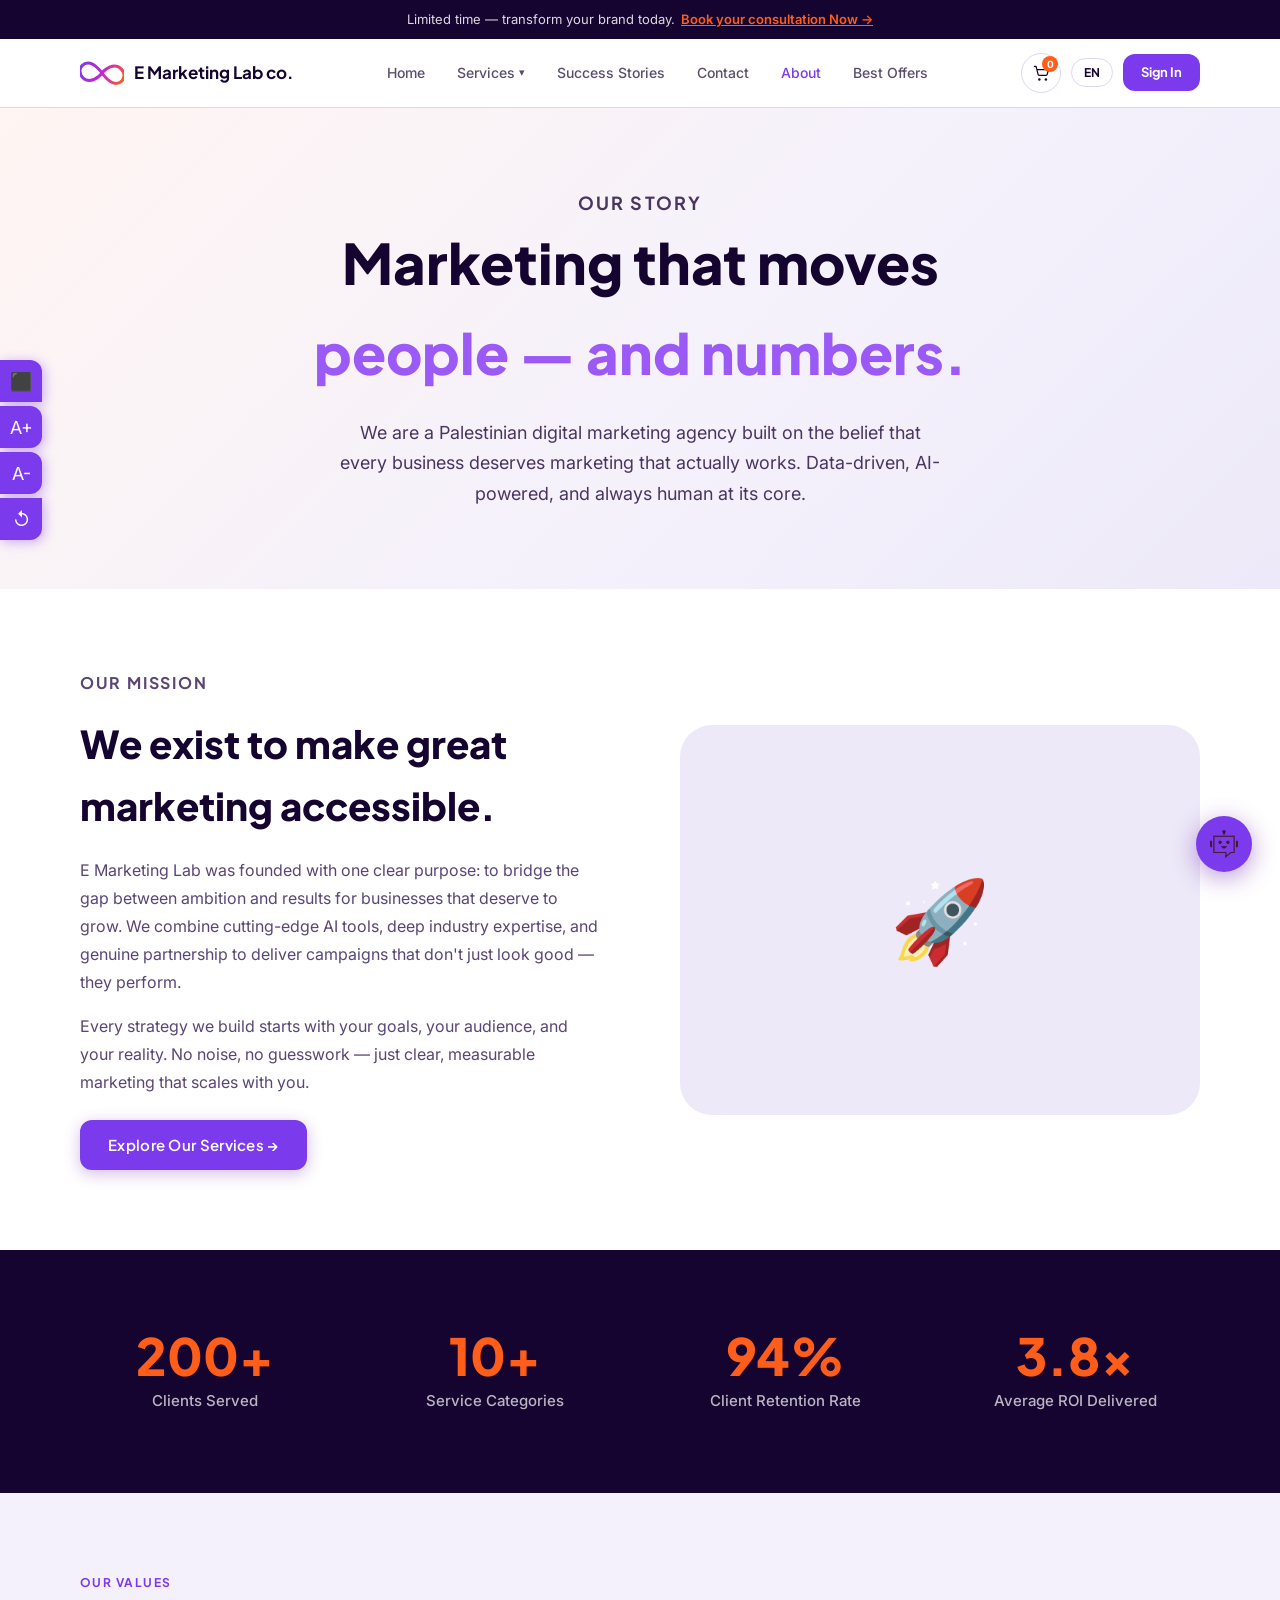
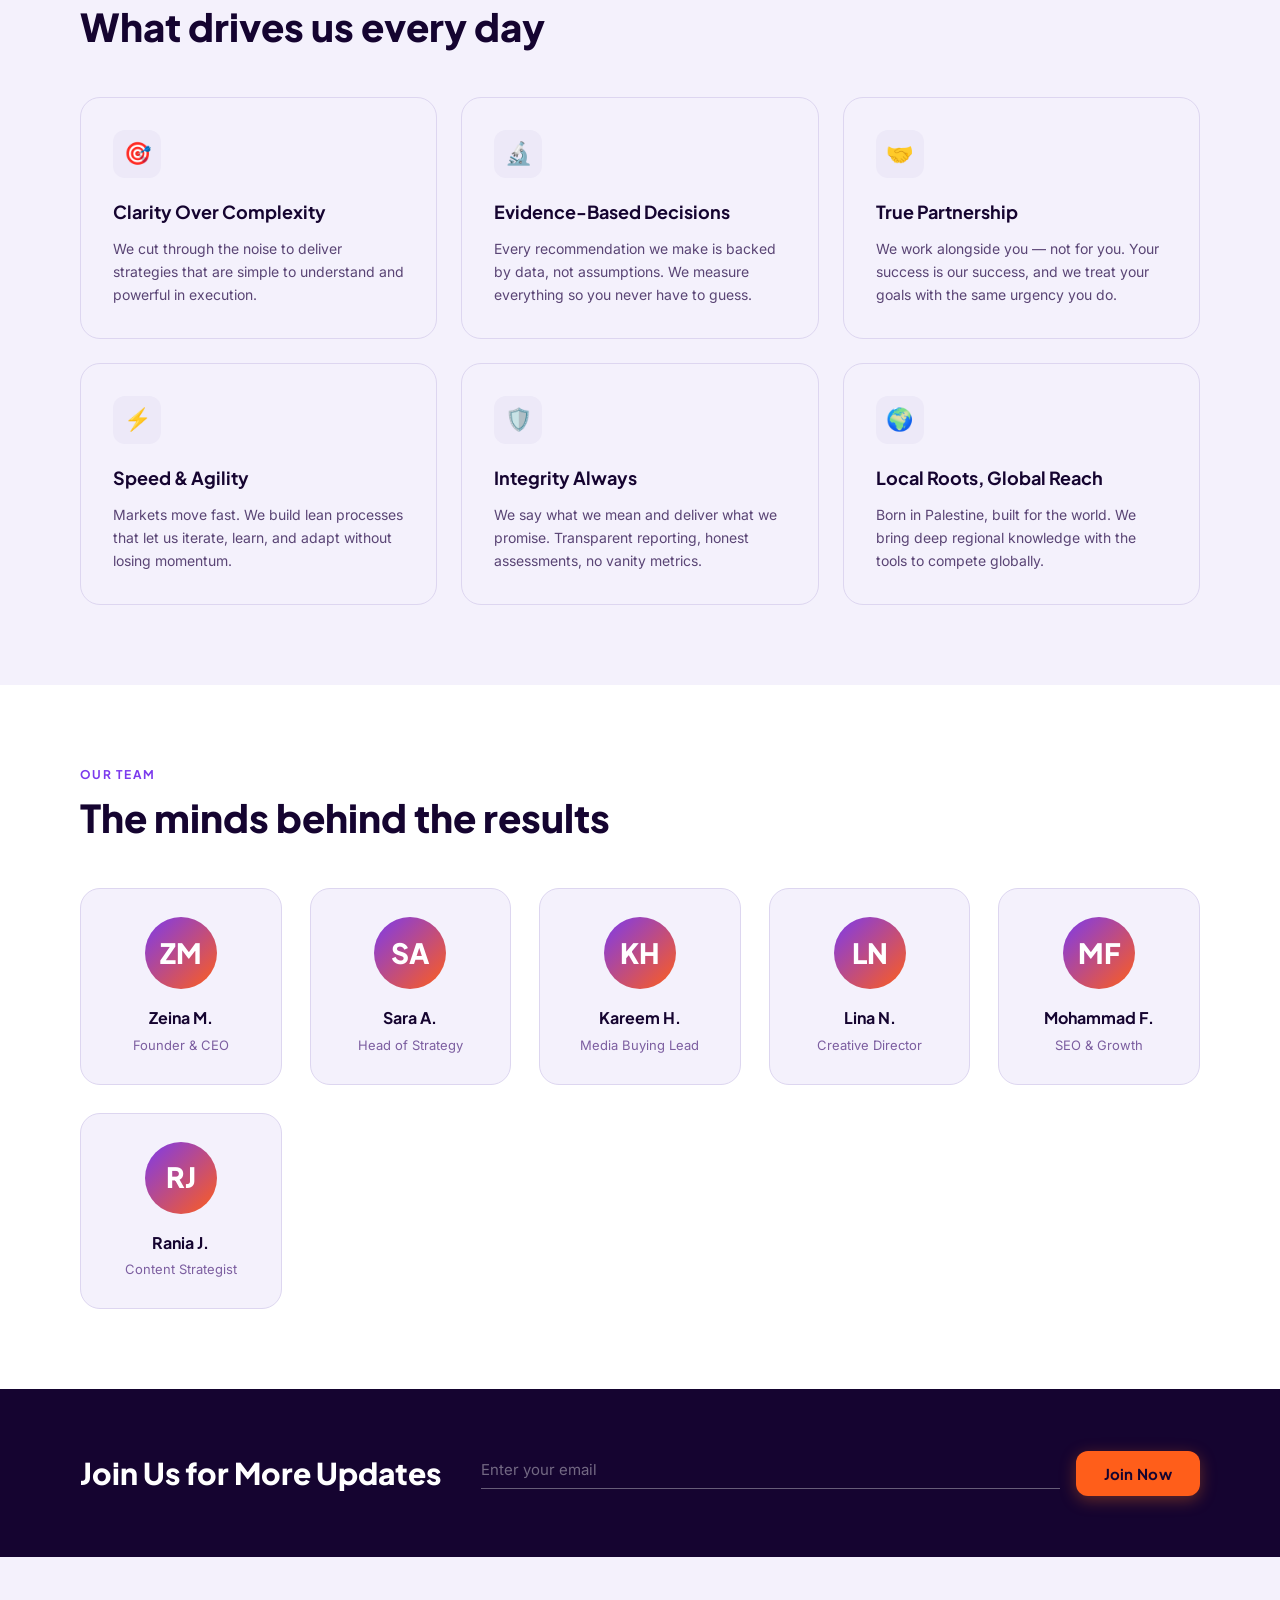
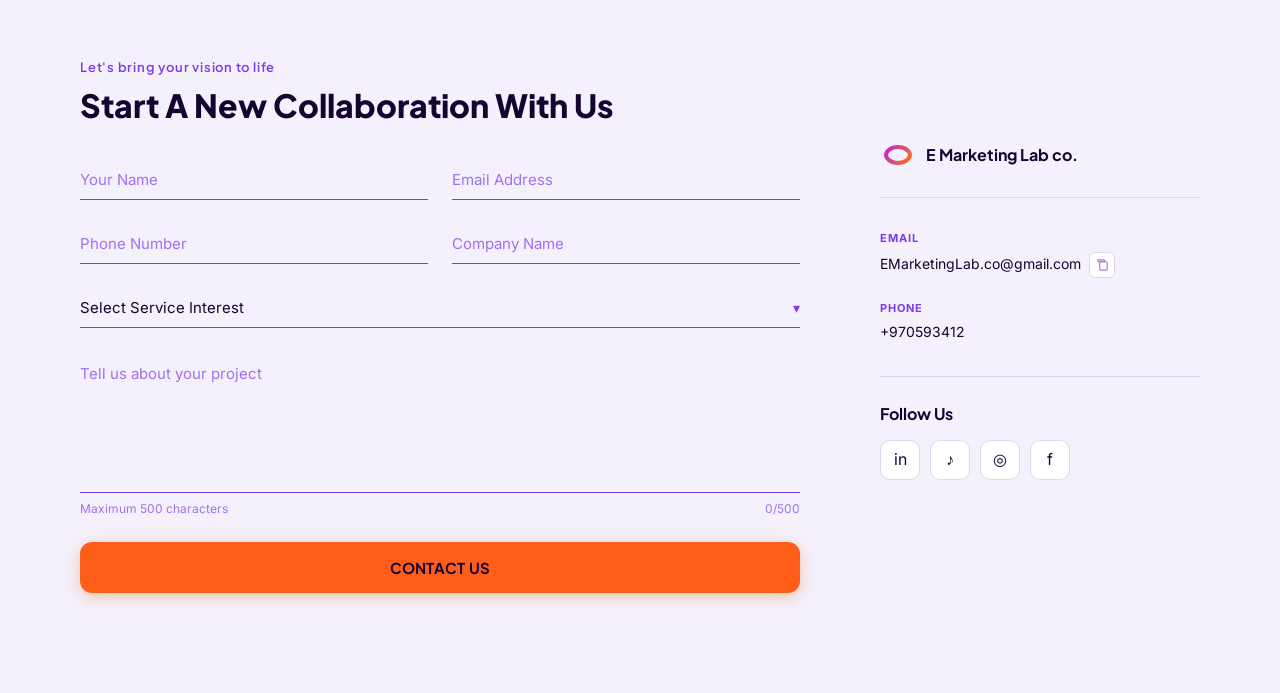
==== commit 10990d9c: "hot 17 fix" ====
--- a/about.html
+++ b/about.html
@@ -17,7 +17,16 @@
   <header class="navbar">
     <div class="navbar__inner">
       <a href="index.html" class="navbar__logo">
-        <img src="images/logo.png" alt="E Marketing Lab" style="width:36px;height:36px;object-fit:contain;" />
+        <svg class="logo-svg" width="44" height="26" viewBox="0 0 88 52" fill="none" xmlns="http://www.w3.org/2000/svg">
+          <path d="M44 26C44 26 30 6 16 6C7.163 6 0 13.163 0 22C0 32.493 8.507 41 19 41C33 41 44 26 44 26C44 26 55 12 69 12C78.941 12 88 21.059 88 31C88 39.837 80.837 47 72 47C58 47 44 26 44 26Z" stroke="url(#about-nav-lg)" stroke-width="6" fill="none" stroke-linecap="round" stroke-linejoin="round"/>
+          <defs>
+            <linearGradient id="about-nav-lg" x1="0" y1="6" x2="88" y2="47" gradientUnits="userSpaceOnUse">
+              <stop offset="0%" stop-color="#7C3AED"/>
+              <stop offset="48%" stop-color="#C026D3"/>
+              <stop offset="100%" stop-color="#FF5E1A"/>
+            </linearGradient>
+          </defs>
+        </svg>
         <span>E Marketing Lab co.</span>
       </a>
       <nav class="navbar__links">
@@ -273,7 +282,29 @@
     </div>
   </footer>
 
-  <script src="main.js"></script>
+  <script src="main.js">
+    /* ── Accessibility ─────────── */
+    let _a11yFs = 0;
+    function toggleContrast() { document.body.classList.toggle('high-contrast'); }
+    function changeFontSize(dir) {
+      _a11yFs = Math.max(-2, Math.min(4, _a11yFs + dir));
+      document.documentElement.style.fontSize = (16 + _a11yFs * 1.5) + 'px';
+    }
+    function resetA11y() {
+      document.body.classList.remove('high-contrast', 'large-text');
+      document.documentElement.style.fontSize = '';
+      _a11yFs = 0;
+    }
+
+  </script>
+
+  <!-- ACCESSIBILITY TOOLBAR -->
+  <div class="a11y-toolbar" role="toolbar" aria-label="Accessibility tools">
+    <button class="a11y-fab" onclick="toggleContrast()" title="Toggle High Contrast" aria-label="High Contrast">⬛</button>
+    <button class="a11y-fab" onclick="changeFontSize(1)" title="Increase Text Size" aria-label="Increase text size">A+</button>
+    <button class="a11y-fab" onclick="changeFontSize(-1)" title="Decrease Text Size" aria-label="Decrease text size">A-</button>
+    <button class="a11y-fab" onclick="resetA11y()" title="Reset Accessibility" aria-label="Reset">↺</button>
+  </div>
 
   <!-- CHATBOT -->
   <button class="chatbot-fab" onclick="toggleChat()" aria-label="Chat">
--- a/styles.css
+++ b/styles.css
@@ -2,25 +2,25 @@
    E MARKETING LAB CO. — Design System
    ============================================================ */
 
-@import url('https://fonts.googleapis.com/css2?family=Syne:wght@400;500;600;700;800&family=DM+Sans:ital,opsz,wght@0,9..40,300;0,9..40,400;0,9..40,500;1,9..40,300&display=swap');
+@import url('https://fonts.googleapis.com/css2?family=Plus+Jakarta+Sans:ital,wght@0,400;0,500;0,600;0,700;0,800;1,400&family=Inter:wght@300;400;500;600&display=swap');
 
 /* ── TOKENS ─────────────────────────────────────────────── */
 :root {
-  --c-ink:        #180533;
-  --c-purple:     #6B21A8;
-  --c-purple-mid: #9333EA;
+  --c-ink:        #150430;
+  --c-purple:     #7C3AED;
+  --c-purple-mid: #9B59F5;
   --c-lavender:   #EDE9F8;
-  --c-lavender-2: #F3EFFB;
-  --c-blush:      #FFF5F5;
-  --c-orange:     #F97316;
-  --c-orange-2:   #EA6C0A;
+  --c-lavender-2: #F4F1FC;
+  --c-blush:      #FFF5F2;
+  --c-orange:     #FF5E1A;
+  --c-orange-2:   #E84D0A;
   --c-white:      #FFFFFF;
-  --c-muted:      #C4B5D8;
+  --c-muted:      #B8A8D4;
   --c-border:     #DDD6F0;
   --c-star:       #FACC15;
 
-  --f-display: 'Syne', sans-serif;
-  --f-body:    'DM Sans', sans-serif;
+  --f-display: 'Plus Jakarta Sans', sans-serif;
+  --f-body:    'Inter', sans-serif;
 
   --radius-sm:  6px;
   --radius-md:  12px;
@@ -899,7 +899,7 @@
   position: relative;
 }
 .hero--photo {
-  background: url('images/hero.jpg') center/cover no-repeat;
+  background: url('images/IMG_7506.PNG') center/cover no-repeat;
   min-height: 88vh;
   padding: 0;
   display: flex;
@@ -1968,3 +1968,240 @@
   .stories-grid { grid-template-columns: 1fr; }
   .offers-grid { grid-template-columns: 1fr; }
 }
+
+/* ── LOGO SVG ────────────────────────────────────────────── */
+.logo-svg { display: block; flex-shrink: 0; }
+
+/* ── WISHLIST LIKES ──────────────────────────────────────── */
+.wl-services-grid {
+  display: grid;
+  grid-template-columns: repeat(auto-fill, minmax(260px, 1fr));
+  gap: 20px;
+  margin-top: 8px;
+}
+.wl-service-card {
+  background: var(--c-white);
+  border: 1.5px solid var(--c-border);
+  border-radius: var(--radius-lg);
+  padding: 24px;
+  display: flex;
+  flex-direction: column;
+  gap: 10px;
+  transition: border-color var(--transition), box-shadow var(--transition);
+  position: relative;
+}
+.wl-service-card:hover { border-color: var(--c-purple); box-shadow: var(--shadow-md); }
+.wl-service-card__icon {
+  width: 44px; height: 44px;
+  background: var(--c-lavender);
+  border-radius: var(--radius-md);
+  display: flex; align-items: center; justify-content: center;
+  font-size: 20px;
+}
+.wl-service-card__name {
+  font-family: var(--f-display);
+  font-size: 15px;
+  font-weight: 700;
+  color: var(--c-ink);
+  flex: 1;
+}
+.wl-service-card__desc { font-size: 13px; color: #6b5a8a; line-height: 1.5; }
+.wl-like-btn {
+  position: absolute;
+  top: 16px; right: 16px;
+  width: 36px; height: 36px;
+  border-radius: 50%;
+  border: 1.5px solid var(--c-border);
+  background: var(--c-white);
+  display: flex; align-items: center; justify-content: center;
+  cursor: pointer;
+  font-size: 18px;
+  transition: all var(--transition);
+  color: #ccc;
+}
+.wl-like-btn:hover { border-color: #e11d48; color: #e11d48; background: #fff5f7; }
+.wl-like-btn.liked { border-color: #e11d48; color: #e11d48; background: #fff0f3; }
+.wl-liked-count {
+  font-size: 12px;
+  font-weight: 600;
+  color: var(--c-purple);
+  margin-top: 4px;
+  display: flex; align-items: center; gap: 4px;
+}
+
+/* ── VIDEO STORY CARDS ───────────────────────────────────── */
+.ss-video-card {
+  background: rgba(255,255,255,.07);
+  border: 1px solid rgba(255,255,255,.12);
+  border-radius: var(--radius-xl);
+  overflow: hidden;
+  min-width: 300px;
+  flex-shrink: 0;
+  transition: border-color var(--transition);
+}
+.ss-video-card:hover { border-color: rgba(147,51,234,.5); }
+.ss-video-placeholder {
+  width: 100%;
+  aspect-ratio: 16/9;
+  background: linear-gradient(135deg, rgba(124,58,237,.3) 0%, rgba(192,38,211,.2) 50%, rgba(255,94,26,.2) 100%);
+  display: flex;
+  flex-direction: column;
+  align-items: center;
+  justify-content: center;
+  gap: 10px;
+  cursor: pointer;
+  position: relative;
+  overflow: hidden;
+}
+.ss-video-placeholder::before {
+  content: '';
+  position: absolute;
+  inset: 0;
+  background: radial-gradient(circle at center, rgba(124,58,237,.15) 0%, transparent 70%);
+}
+.ss-play-btn {
+  width: 52px; height: 52px;
+  background: rgba(255,255,255,.9);
+  border-radius: 50%;
+  display: flex; align-items: center; justify-content: center;
+  font-size: 20px;
+  color: var(--c-purple);
+  transition: transform var(--transition);
+  z-index: 1;
+}
+.ss-video-placeholder:hover .ss-play-btn { transform: scale(1.1); }
+.ss-video-label {
+  font-size: 11px;
+  font-weight: 600;
+  letter-spacing: .08em;
+  text-transform: uppercase;
+  color: rgba(255,255,255,.6);
+  z-index: 1;
+}
+.ss-video-info {
+  padding: 18px 22px;
+}
+.ss-video-info .ss-card__result {
+  font-family: var(--f-display);
+  font-size: 20px;
+  font-weight: 800;
+  color: var(--c-orange);
+  margin-bottom: 4px;
+}
+.ss-video-info .ss-card__company {
+  font-size: 11px;
+  font-weight: 700;
+  letter-spacing: .08em;
+  text-transform: uppercase;
+  color: var(--c-muted);
+  margin-bottom: 8px;
+}
+.ss-video-info .ss-card__desc { font-size: 13px; color: rgba(255,255,255,.7); line-height: 1.55; }
+
+/* ── ABOUT INLINE SECTION ────────────────────────────────── */
+.about-inline {
+  padding: 100px 0;
+  background: var(--c-lavender-2);
+}
+.about-inline__inner {
+  max-width: var(--max-w);
+  margin: 0 auto;
+  padding: 0 40px;
+}
+.about-inline__grid {
+  display: grid;
+  grid-template-columns: 1fr 1fr;
+  gap: 80px;
+  align-items: center;
+  margin-top: 48px;
+}
+.about-inline__text h3 {
+  font-family: var(--f-display);
+  font-size: clamp(22px, 2.5vw, 32px);
+  font-weight: 800;
+  color: var(--c-ink);
+  margin-bottom: 16px;
+}
+.about-inline__text p { font-size: 16px; color: #5a4575; line-height: 1.75; margin-bottom: 16px; }
+.about-inline__stats {
+  display: grid;
+  grid-template-columns: 1fr 1fr;
+  gap: 24px;
+}
+.about-stat {
+  background: var(--c-white);
+  border: 1px solid var(--c-border);
+  border-radius: var(--radius-lg);
+  padding: 24px;
+  text-align: center;
+}
+.about-stat__num {
+  font-family: var(--f-display);
+  font-size: 36px;
+  font-weight: 800;
+  color: var(--c-purple);
+  line-height: 1;
+  margin-bottom: 6px;
+}
+.about-stat__label { font-size: 13px; color: #7c5ea0; font-weight: 500; }
+@media (max-width: 900px) {
+  .about-inline__grid { grid-template-columns: 1fr; gap: 40px; }
+}
+
+/* ── ACCESSIBILITY TOOLBAR ───────────────────────────────── */
+.a11y-toolbar {
+  position: fixed;
+  left: 0;
+  top: 50%;
+  transform: translateY(-50%);
+  z-index: 9999;
+  display: flex;
+  flex-direction: column;
+  gap: 4px;
+}
+.a11y-fab {
+  width: 42px; height: 42px;
+  background: var(--c-purple);
+  color: #fff;
+  border: none;
+  cursor: pointer;
+  display: flex; align-items: center; justify-content: center;
+  font-size: 18px;
+  border-radius: 0 var(--radius-md) var(--radius-md) 0;
+  box-shadow: 2px 2px 12px rgba(124,58,237,.4);
+  transition: background var(--transition), width var(--transition);
+  title: attr(data-title);
+}
+.a11y-fab:hover { background: var(--c-purple-mid); width: 48px; }
+.a11y-fab:first-child { border-radius: 0 var(--radius-md) 0 0; }
+.a11y-fab:last-child { border-radius: 0 0 var(--radius-md) 0; }
+
+/* High contrast mode */
+body.high-contrast {
+  filter: contrast(1.6) saturate(0.8);
+}
+/* Large text mode */
+body.large-text { font-size: 19px; }
+body.large-text .section-heading { font-size: clamp(32px, 3.5vw, 46px); }
+
+/* ── JOIN US SECTION ─────────────────────────────────────── */
+.join-cta-bar {
+  background: linear-gradient(135deg, var(--c-purple) 0%, #C026D3 60%, var(--c-orange) 100%);
+  padding: 48px 0;
+  text-align: center;
+}
+.join-cta-bar__inner { max-width: var(--max-w); margin: 0 auto; padding: 0 40px; }
+.join-cta-bar h2 {
+  font-family: var(--f-display);
+  font-size: clamp(22px, 2.5vw, 32px);
+  font-weight: 800;
+  color: #fff;
+  margin-bottom: 20px;
+}
+.join-cta-bar .btn--white {
+  background: #fff;
+  color: var(--c-purple);
+  font-weight: 700;
+  box-shadow: 0 4px 20px rgba(0,0,0,.2);
+}
+.join-cta-bar .btn--white:hover { background: var(--c-lavender); }
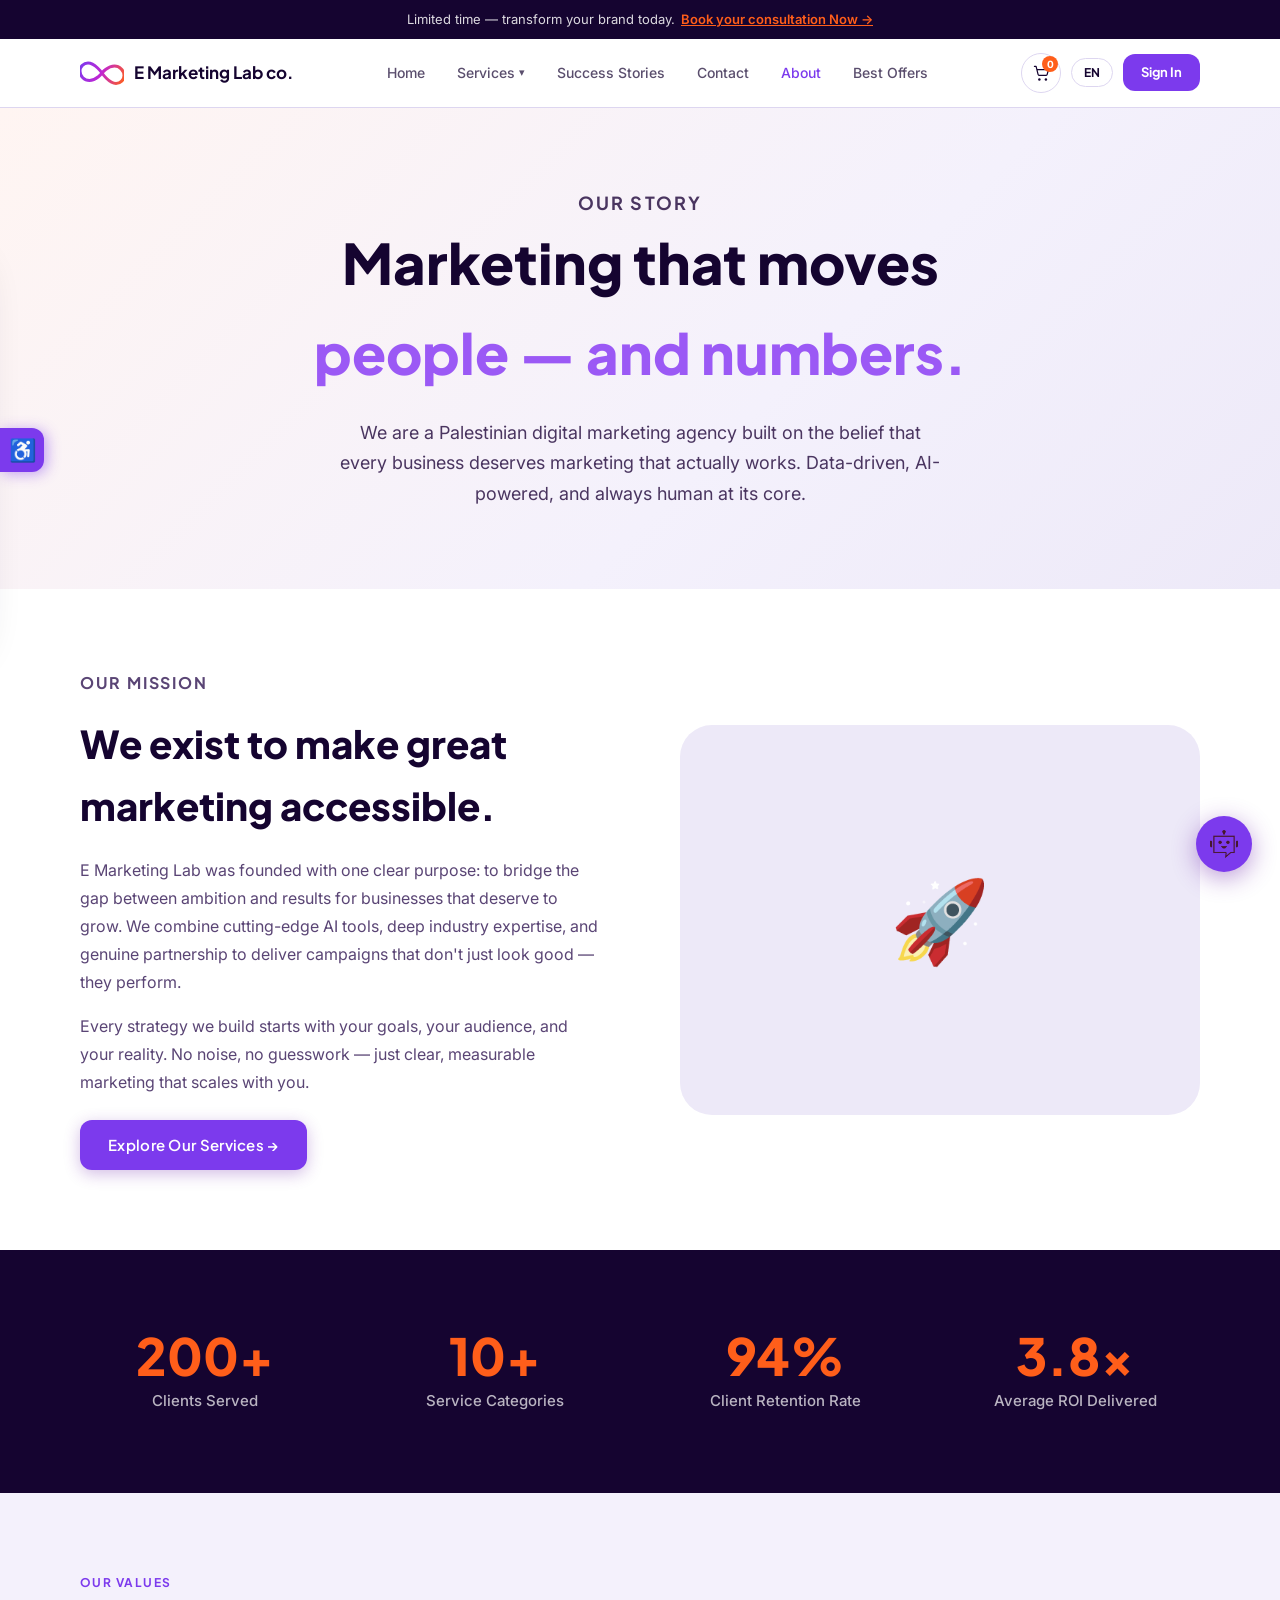
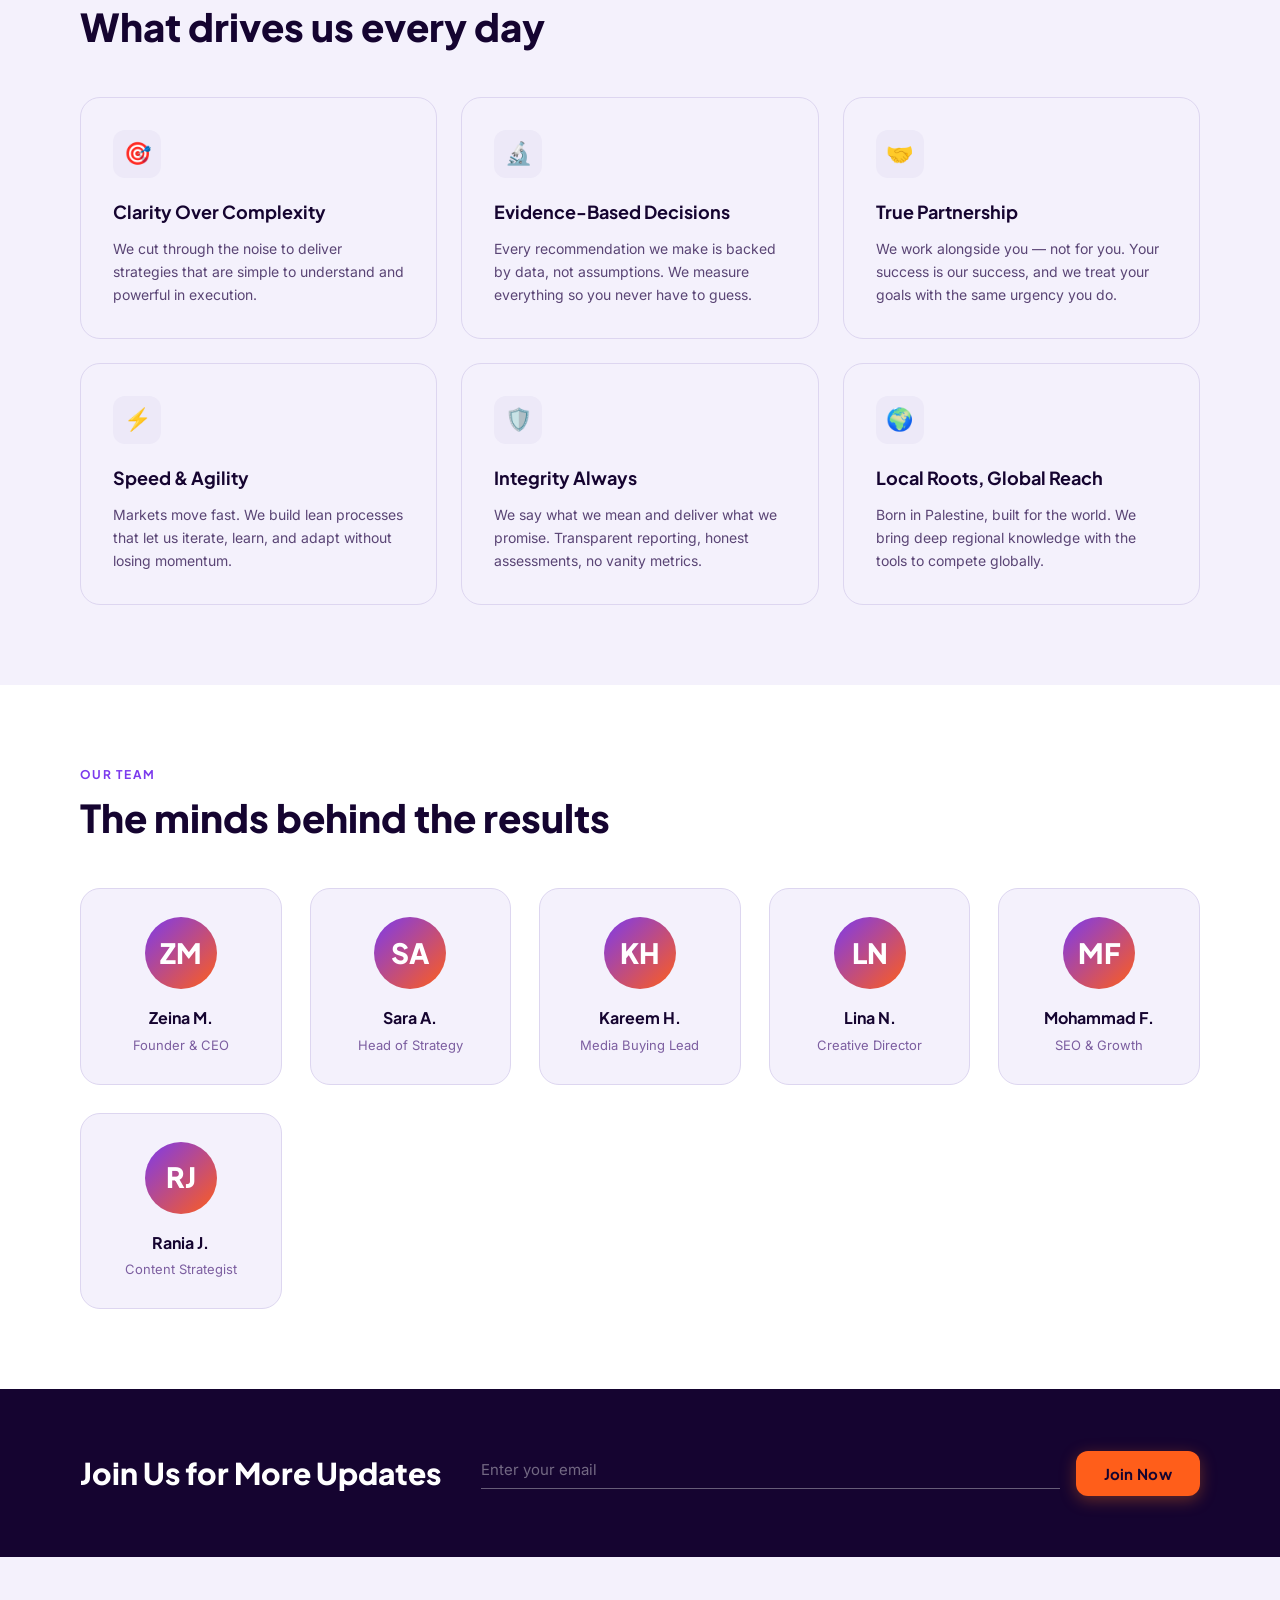
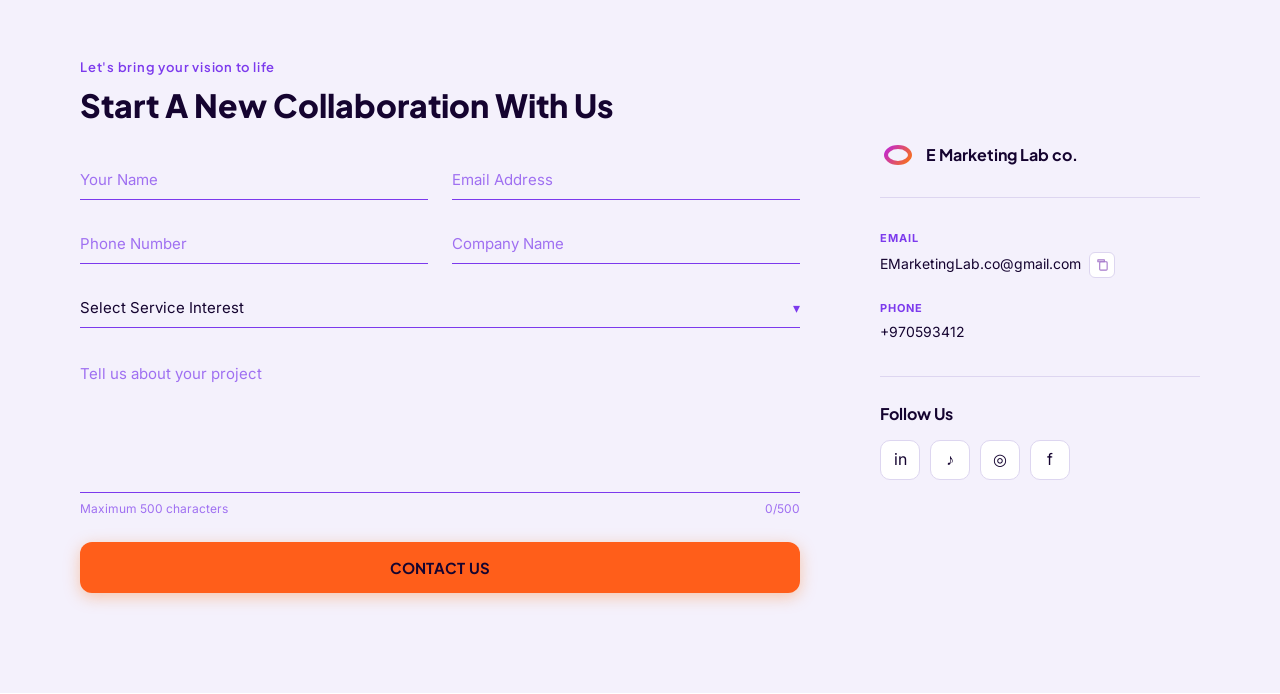
==== commit fc72e6ec: "Add real accessibility support for users with special needs - Skip to main content link (keyboard us" ====
--- a/about.html
+++ b/about.html
@@ -7,6 +7,7 @@
   <link rel="stylesheet" href="styles.css" />
 </head>
 <body>
+  <a href="#main-content" class="skip-link">Skip to main content</a>
 
   <!-- ANNOUNCEMENT BAR -->
   <div class="announcement-bar">
@@ -284,28 +285,111 @@
 
   <script src="main.js">
     /* ── Accessibility ─────────── */
-    let _a11yFs = 0;
-    function toggleContrast() { document.body.classList.toggle('high-contrast'); }
-    function changeFontSize(dir) {
-      _a11yFs = Math.max(-2, Math.min(4, _a11yFs + dir));
-      document.documentElement.style.fontSize = (16 + _a11yFs * 1.5) + 'px';
+    const A11Y_KEY = 'eml_a11y';
+    let a11yFs = 0;
+    function a11yAnnounce(msg) {
+      const el = document.getElementById('a11y-announce');
+      if (el) { el.textContent = ''; setTimeout(() => el.textContent = msg, 50); }
+    }
+    function toggleA11yPanel() {
+      const panel = document.getElementById('a11y-panel');
+      const trigger = document.getElementById('a11y-trigger');
+      const open = panel.classList.toggle('open');
+      panel.setAttribute('aria-hidden', !open);
+      trigger.setAttribute('aria-expanded', open);
+      if (open) panel.querySelector('.a11y-close').focus();
+    }
+    function applyContrast(on) { document.body.classList.toggle('high-contrast', on); a11yAnnounce(on ? 'High contrast enabled' : 'High contrast disabled'); saveA11y(); }
+    function applyDyslexia(on) { document.body.classList.toggle('dyslexia-font', on); a11yAnnounce(on ? 'Dyslexia font enabled' : 'Standard font restored'); saveA11y(); }
+    function applyReduceMotion(on) { document.body.classList.toggle('reduce-motion', on); a11yAnnounce(on ? 'Animations reduced' : 'Animations restored'); saveA11y(); }
+    function changeSize(dir) {
+      a11yFs = Math.max(-2, Math.min(6, a11yFs + dir));
+      const pct = 100 + a11yFs * 12.5;
+      document.documentElement.style.fontSize = pct + '%';
+      const label = Math.round(pct) + '%';
+      const val = document.getElementById('a11y-size-val');
+      if (val) val.textContent = label;
+      a11yAnnounce('Text size: ' + label);
+      saveA11y();
     }
     function resetA11y() {
-      document.body.classList.remove('high-contrast', 'large-text');
+      document.body.classList.remove('high-contrast', 'dyslexia-font', 'reduce-motion');
       document.documentElement.style.fontSize = '';
-      _a11yFs = 0;
+      a11yFs = 0;
+      ['a11y-contrast','a11y-dyslexia','a11y-motion'].forEach(id => { const el = document.getElementById(id); if (el) el.checked = false; });
+      const val = document.getElementById('a11y-size-val'); if (val) val.textContent = '100%';
+      localStorage.removeItem(A11Y_KEY);
+      a11yAnnounce('Accessibility settings reset');
     }
-
-  </script>
-
-  <!-- ACCESSIBILITY TOOLBAR -->
-  <div class="a11y-toolbar" role="toolbar" aria-label="Accessibility tools">
-    <button class="a11y-fab" onclick="toggleContrast()" title="Toggle High Contrast" aria-label="High Contrast">⬛</button>
-    <button class="a11y-fab" onclick="changeFontSize(1)" title="Increase Text Size" aria-label="Increase text size">A+</button>
-    <button class="a11y-fab" onclick="changeFontSize(-1)" title="Decrease Text Size" aria-label="Decrease text size">A-</button>
-    <button class="a11y-fab" onclick="resetA11y()" title="Reset Accessibility" aria-label="Reset">↺</button>
+    function saveA11y() {
+      localStorage.setItem(A11Y_KEY, JSON.stringify({ contrast: document.body.classList.contains('high-contrast'), dyslexia: document.body.classList.contains('dyslexia-font'), motion: document.body.classList.contains('reduce-motion'), fs: a11yFs }));
+    }
+    (function() {
+      try {
+        const s = JSON.parse(localStorage.getItem(A11Y_KEY) || 'null');
+        if (s) {
+          if (s.contrast) { document.body.classList.add('high-contrast'); const el=document.getElementById('a11y-contrast'); if(el) el.checked=true; }
+          if (s.dyslexia) { document.body.classList.add('dyslexia-font'); const el=document.getElementById('a11y-dyslexia'); if(el) el.checked=true; }
+          if (s.motion)   { document.body.classList.add('reduce-motion');  const el=document.getElementById('a11y-motion');   if(el) el.checked=true; }
+          if (s.fs) { a11yFs=s.fs; const pct=100+a11yFs*12.5; document.documentElement.style.fontSize=pct+'%'; const v=document.getElementById('a11y-size-val'); if(v) v.textContent=Math.round(pct)+'%'; }
+        }
+      } catch(e){}
+      if (window.matchMedia('(prefers-reduced-motion: reduce)').matches) { const el=document.getElementById('a11y-motion'); if(el&&!el.checked){el.checked=true;document.body.classList.add('reduce-motion');} }
+    })();  </script>
+
+  <!-- ACCESSIBILITY PANEL -->
+  <div aria-live="polite" aria-atomic="true" class="sr-announce" id="a11y-announce"></div>
+  <button class="a11y-trigger" id="a11y-trigger" onclick="toggleA11yPanel()" aria-expanded="false" aria-controls="a11y-panel" aria-label="Open accessibility options">♿</button>
+  <div class="a11y-panel" id="a11y-panel" role="region" aria-label="Accessibility options" aria-hidden="true">
+    <div class="a11y-panel__header">
+      <div class="a11y-panel__title">♿ Accessibility</div>
+      <button class="a11y-close" onclick="toggleA11yPanel()" aria-label="Close accessibility panel">✕</button>
+    </div>
+    <div class="a11y-option">
+      <div class="a11y-option__label">
+        <span class="a11y-option__icon">🌗</span>
+        <div>High Contrast<div class="a11y-option__sublabel">WCAG AA colours</div></div>
+      </div>
+      <label class="a11y-switch" aria-label="Toggle high contrast">
+        <input type="checkbox" id="a11y-contrast" onchange="applyContrast(this.checked)" />
+        <span class="a11y-switch__track"></span>
+      </label>
+    </div>
+    <div class="a11y-option">
+      <div class="a11y-option__label">
+        <span class="a11y-option__icon">📖</span>
+        <div>Dyslexia Font<div class="a11y-option__sublabel">OpenDyslexic typeface</div></div>
+      </div>
+      <label class="a11y-switch" aria-label="Toggle dyslexia-friendly font">
+        <input type="checkbox" id="a11y-dyslexia" onchange="applyDyslexia(this.checked)" />
+        <span class="a11y-switch__track"></span>
+      </label>
+    </div>
+    <div class="a11y-option">
+      <div class="a11y-option__label">
+        <span class="a11y-option__icon">🎞️</span>
+        <div>Reduce Motion<div class="a11y-option__sublabel">Stops animations</div></div>
+      </div>
+      <label class="a11y-switch" aria-label="Toggle reduce motion">
+        <input type="checkbox" id="a11y-motion" onchange="applyReduceMotion(this.checked)" />
+        <span class="a11y-switch__track"></span>
+      </label>
+    </div>
+    <hr class="a11y-divider" />
+    <div class="a11y-option">
+      <div class="a11y-option__label">
+        <span class="a11y-option__icon">🔤</span>
+        <div>Text Size<div class="a11y-option__sublabel" id="a11y-size-label">100%</div></div>
+      </div>
+      <div class="a11y-stepper">
+        <button class="a11y-step-btn" onclick="changeSize(-1)" aria-label="Decrease text size">−</button>
+        <span class="a11y-size-val" id="a11y-size-val" aria-live="polite">100%</span>
+        <button class="a11y-step-btn" onclick="changeSize(1)" aria-label="Increase text size">+</button>
+      </div>
+    </div>
+    <hr class="a11y-divider" />
+    <button class="a11y-reset" onclick="resetA11y()" aria-label="Reset all accessibility settings">↺ Reset all settings</button>
   </div>
-
   <!-- CHATBOT -->
   <button class="chatbot-fab" onclick="toggleChat()" aria-label="Chat">
     <img src="images/Message Bot.png" alt="Chat" />
--- a/styles.css
+++ b/styles.css
@@ -2148,41 +2148,273 @@
   .about-inline__grid { grid-template-columns: 1fr; gap: 40px; }
 }
 
-/* ── ACCESSIBILITY TOOLBAR ───────────────────────────────── */
-.a11y-toolbar {
+/* ── SKIP LINK ───────────────────────────────────────────── */
+.skip-link {
+  position: absolute;
+  top: -100px;
+  left: 20px;
+  background: var(--c-purple);
+  color: #fff;
+  padding: 12px 22px;
+  border-radius: 0 0 var(--radius-md) var(--radius-md);
+  font-family: var(--f-display);
+  font-weight: 700;
+  font-size: 14px;
+  z-index: 99999;
+  text-decoration: none;
+  transition: top 0.18s;
+}
+.skip-link:focus { top: 0; outline: 3px solid #fff; outline-offset: 3px; }
+
+/* ── FOCUS RINGS (keyboard navigation) ──────────────────── */
+:focus-visible {
+  outline: 3px solid var(--c-purple);
+  outline-offset: 3px;
+  border-radius: 4px;
+}
+:focus:not(:focus-visible) { outline: none; }
+
+/* ── REDUCED MOTION ──────────────────────────────────────── */
+@media (prefers-reduced-motion: reduce) {
+  *, *::before, *::after {
+    animation-duration: 0.01ms !important;
+    animation-iteration-count: 1 !important;
+    transition-duration: 0.01ms !important;
+    scroll-behavior: auto !important;
+  }
+}
+body.reduce-motion *, body.reduce-motion *::before, body.reduce-motion *::after {
+  animation-duration: 0.01ms !important;
+  animation-iteration-count: 1 !important;
+  transition-duration: 0.01ms !important;
+}
+
+/* ── HIGH CONTRAST (WCAG AA – real color swap) ───────────── */
+body.high-contrast {
+  --c-ink:        #000000;
+  --c-purple:     #4400CC;
+  --c-purple-mid: #3300AA;
+  --c-orange:     #B34500;
+  --c-lavender:   #DDD4FF;
+  --c-lavender-2: #EDE8FF;
+  --c-border:     #000000;
+  --c-muted:      #444444;
+  --c-white:      #FFFFFF;
+  background: #ffffff !important;
+  color: #000000 !important;
+}
+body.high-contrast .navbar {
+  background: #ffffff !important;
+  border-bottom: 2px solid #000 !important;
+}
+body.high-contrast .navbar__links a { color: #000 !important; }
+body.high-contrast .announcement-bar { background: #000 !important; }
+body.high-contrast .services-preview,
+body.high-contrast .ss-section,
+body.high-contrast .about-stats,
+body.high-contrast .join-cta-bar,
+body.high-contrast .newsletter-banner,
+body.high-contrast .stories-hero {
+  background: #000 !important;
+}
+body.high-contrast .service-card__name,
+body.high-contrast .ss-card__desc,
+body.high-contrast .ss-video-info .ss-card__desc { color: #fff !important; }
+body.high-contrast .chatbot-fab,
+body.high-contrast .chatbot-box__header { background: #4400CC !important; }
+body.high-contrast .why-card,
+body.high-contrast .wl-service-card,
+body.high-contrast .story-card,
+body.high-contrast .offer-card { border-color: #000 !important; }
+
+/* ── DYSLEXIA-FRIENDLY FONT ──────────────────────────────── */
+@font-face {
+  font-family: 'OpenDyslexic';
+  src: url('https://cdn.jsdelivr.net/gh/antijingoist/opendyslexic@master/compiled/OpenDyslexic-Regular.otf') format('opentype');
+  font-weight: normal;
+  font-style: normal;
+  font-display: swap;
+}
+body.dyslexia-font,
+body.dyslexia-font * {
+  font-family: 'OpenDyslexic', Arial, sans-serif !important;
+  letter-spacing: 0.06em !important;
+  word-spacing: 0.16em !important;
+  line-height: 1.9 !important;
+}
+
+/* ── ACCESSIBILITY PANEL ─────────────────────────────────── */
+.a11y-trigger {
   position: fixed;
   left: 0;
   top: 50%;
   transform: translateY(-50%);
-  z-index: 9999;
-  display: flex;
-  flex-direction: column;
-  gap: 4px;
-}
-.a11y-fab {
-  width: 42px; height: 42px;
+  width: 44px;
+  height: 44px;
   background: var(--c-purple);
   color: #fff;
   border: none;
+  border-radius: 0 var(--radius-md) var(--radius-md) 0;
+  cursor: pointer;
+  display: flex;
+  align-items: center;
+  justify-content: center;
+  font-size: 22px;
+  z-index: 9998;
+  box-shadow: 3px 2px 14px rgba(124,58,237,.45);
+  transition: width var(--transition), background var(--transition);
+}
+.a11y-trigger:hover,
+.a11y-trigger:focus-visible { width: 54px; background: var(--c-purple-mid); }
+
+.a11y-panel {
+  position: fixed;
+  left: -290px;
+  top: 50%;
+  transform: translateY(-50%);
+  width: 270px;
+  background: #fff;
+  border: 2px solid var(--c-purple);
+  border-left: none;
+  border-radius: 0 var(--radius-xl) var(--radius-xl) 0;
+  box-shadow: var(--shadow-lg);
+  z-index: 9997;
+  padding: 22px 20px;
+  display: flex;
+  flex-direction: column;
+  gap: 16px;
+  transition: left 0.28s cubic-bezier(.4,0,.2,1);
+}
+.a11y-panel.open { left: 0; }
+
+.a11y-panel__header {
+  display: flex;
+  align-items: center;
+  justify-content: space-between;
+  padding-bottom: 12px;
+  border-bottom: 1px solid var(--c-border);
+}
+.a11y-panel__title {
+  font-family: var(--f-display);
+  font-size: 14px;
+  font-weight: 800;
+  color: var(--c-ink);
+  display: flex;
+  align-items: center;
+  gap: 8px;
+}
+.a11y-close {
+  width: 28px; height: 28px;
+  border: 1.5px solid var(--c-border);
+  border-radius: 6px;
+  background: transparent;
   cursor: pointer;
   display: flex; align-items: center; justify-content: center;
-  font-size: 18px;
-  border-radius: 0 var(--radius-md) var(--radius-md) 0;
-  box-shadow: 2px 2px 12px rgba(124,58,237,.4);
-  transition: background var(--transition), width var(--transition);
-  title: attr(data-title);
-}
-.a11y-fab:hover { background: var(--c-purple-mid); width: 48px; }
-.a11y-fab:first-child { border-radius: 0 var(--radius-md) 0 0; }
-.a11y-fab:last-child { border-radius: 0 0 var(--radius-md) 0; }
-
-/* High contrast mode */
-body.high-contrast {
-  filter: contrast(1.6) saturate(0.8);
-}
-/* Large text mode */
-body.large-text { font-size: 19px; }
-body.large-text .section-heading { font-size: clamp(32px, 3.5vw, 46px); }
+  font-size: 14px;
+  color: var(--c-ink);
+  font-family: var(--f-body);
+  transition: all var(--transition);
+}
+.a11y-close:hover { background: var(--c-lavender); border-color: var(--c-purple); }
+
+.a11y-option {
+  display: flex;
+  align-items: center;
+  justify-content: space-between;
+  gap: 10px;
+}
+.a11y-option__label {
+  display: flex;
+  align-items: center;
+  gap: 10px;
+  font-size: 13px;
+  font-weight: 500;
+  color: var(--c-ink);
+}
+.a11y-option__icon { font-size: 18px; width: 22px; text-align: center; flex-shrink: 0; }
+.a11y-option__sublabel {
+  font-size: 11px;
+  color: var(--c-muted);
+  margin-top: 1px;
+}
+
+/* Toggle switch */
+.a11y-switch { position: relative; display: inline-block; width: 42px; height: 24px; flex-shrink: 0; }
+.a11y-switch input { opacity: 0; width: 0; height: 0; position: absolute; }
+.a11y-switch__track {
+  position: absolute;
+  inset: 0;
+  background: var(--c-border);
+  border-radius: 999px;
+  cursor: pointer;
+  transition: background var(--transition);
+}
+.a11y-switch input:checked + .a11y-switch__track { background: var(--c-purple); }
+.a11y-switch__track::after {
+  content: '';
+  position: absolute;
+  width: 18px; height: 18px;
+  background: #fff;
+  border-radius: 50%;
+  top: 3px; left: 3px;
+  transition: transform var(--transition);
+  box-shadow: 0 1px 4px rgba(0,0,0,.2);
+}
+.a11y-switch input:checked + .a11y-switch__track::after { transform: translateX(18px); }
+.a11y-switch input:focus-visible + .a11y-switch__track { outline: 3px solid var(--c-purple); outline-offset: 2px; }
+
+/* Font size stepper */
+.a11y-stepper { display: flex; align-items: center; gap: 8px; }
+.a11y-step-btn {
+  width: 30px; height: 30px;
+  border: 1.5px solid var(--c-border);
+  border-radius: 7px;
+  background: var(--c-lavender-2);
+  color: var(--c-purple);
+  font-weight: 700;
+  font-size: 16px;
+  cursor: pointer;
+  display: flex; align-items: center; justify-content: center;
+  transition: all var(--transition);
+  font-family: var(--f-body);
+}
+.a11y-step-btn:hover { background: var(--c-lavender); border-color: var(--c-purple); }
+.a11y-step-btn:focus-visible { outline: 3px solid var(--c-purple); outline-offset: 2px; }
+.a11y-size-val {
+  font-size: 13px;
+  font-weight: 700;
+  color: var(--c-ink);
+  min-width: 36px;
+  text-align: center;
+}
+
+.a11y-divider { border: none; border-top: 1px solid var(--c-border); margin: 0; }
+
+.a11y-reset {
+  width: 100%;
+  padding: 10px;
+  border: 1.5px solid var(--c-border);
+  border-radius: var(--radius-md);
+  background: transparent;
+  color: var(--c-purple);
+  font-size: 13px;
+  font-weight: 600;
+  cursor: pointer;
+  font-family: var(--f-body);
+  transition: all var(--transition);
+}
+.a11y-reset:hover { background: var(--c-lavender); border-color: var(--c-purple); }
+.a11y-reset:focus-visible { outline: 3px solid var(--c-purple); outline-offset: 2px; }
+
+/* Screen-reader live announce region */
+.sr-announce {
+  position: absolute;
+  width: 1px; height: 1px;
+  overflow: hidden;
+  clip: rect(0,0,0,0);
+  white-space: nowrap;
+  border: 0;
+}
 
 /* ── JOIN US SECTION ─────────────────────────────────────── */
 .join-cta-bar {
